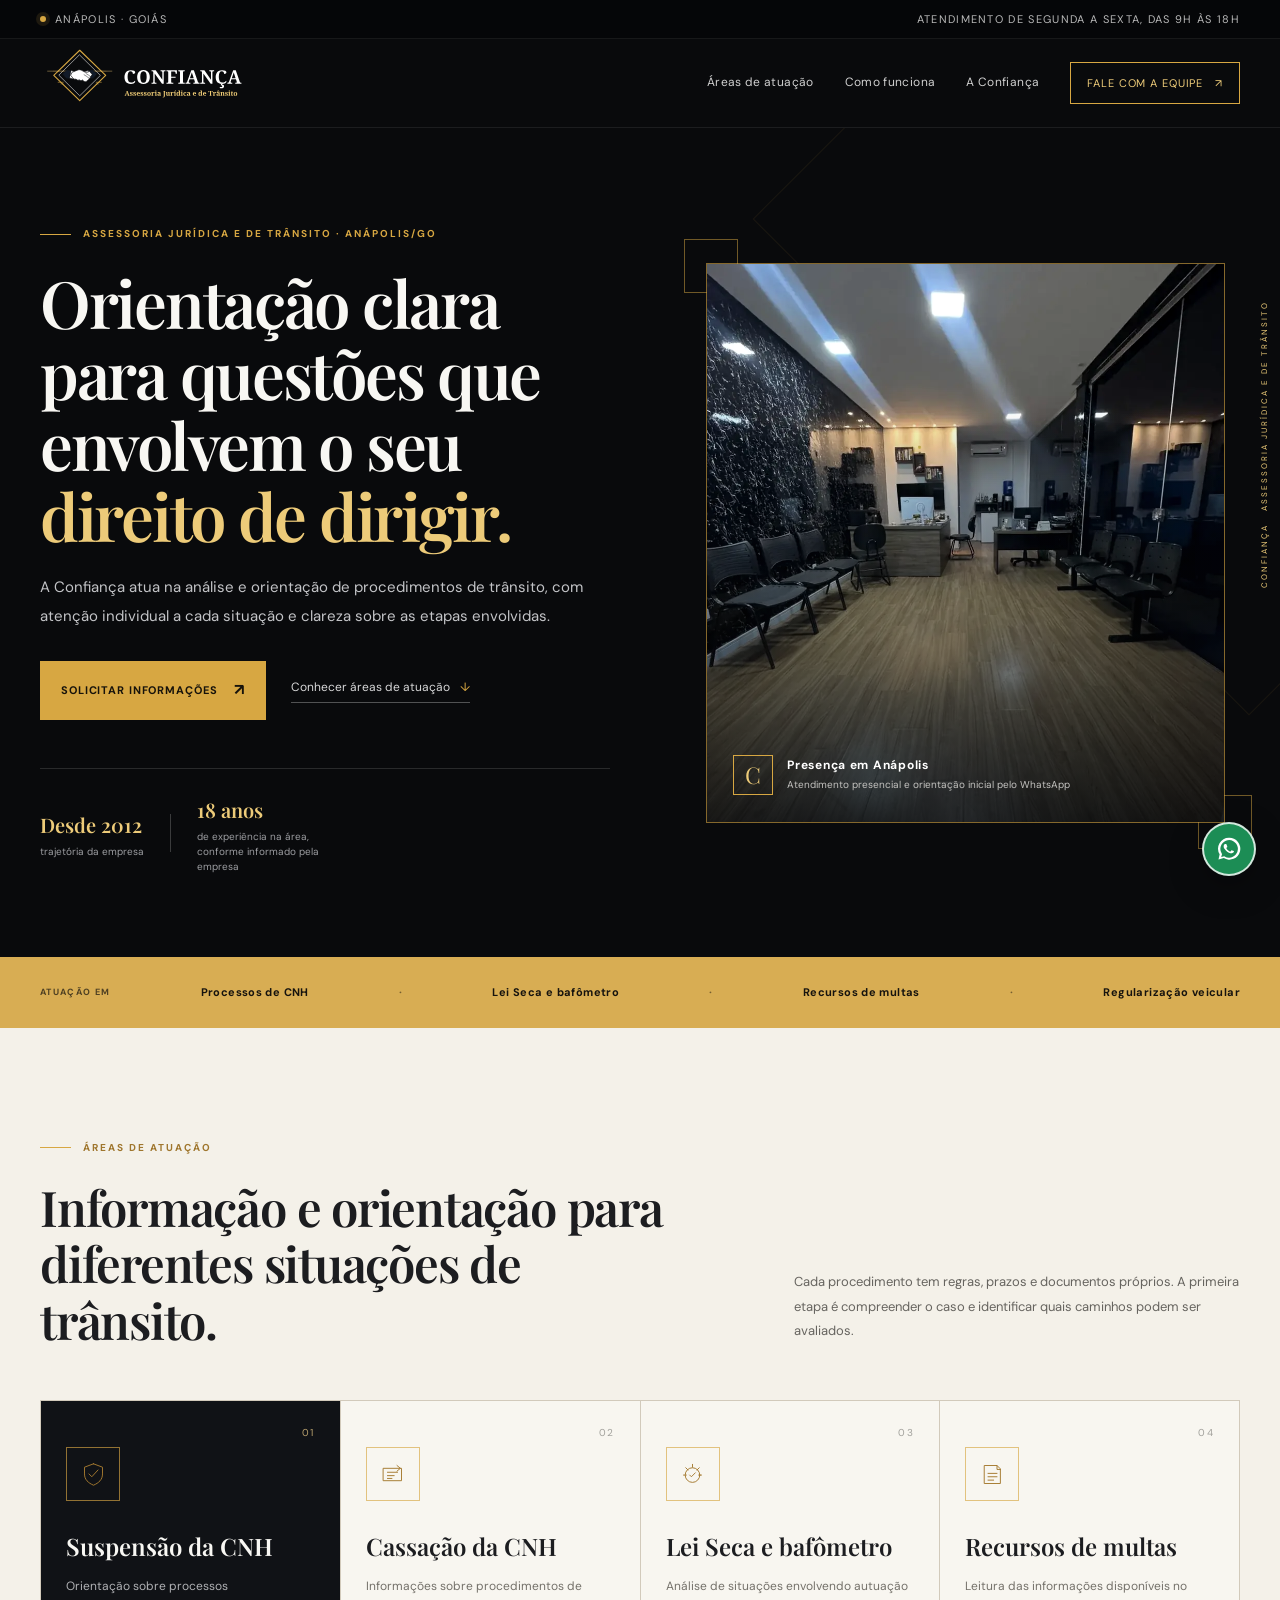
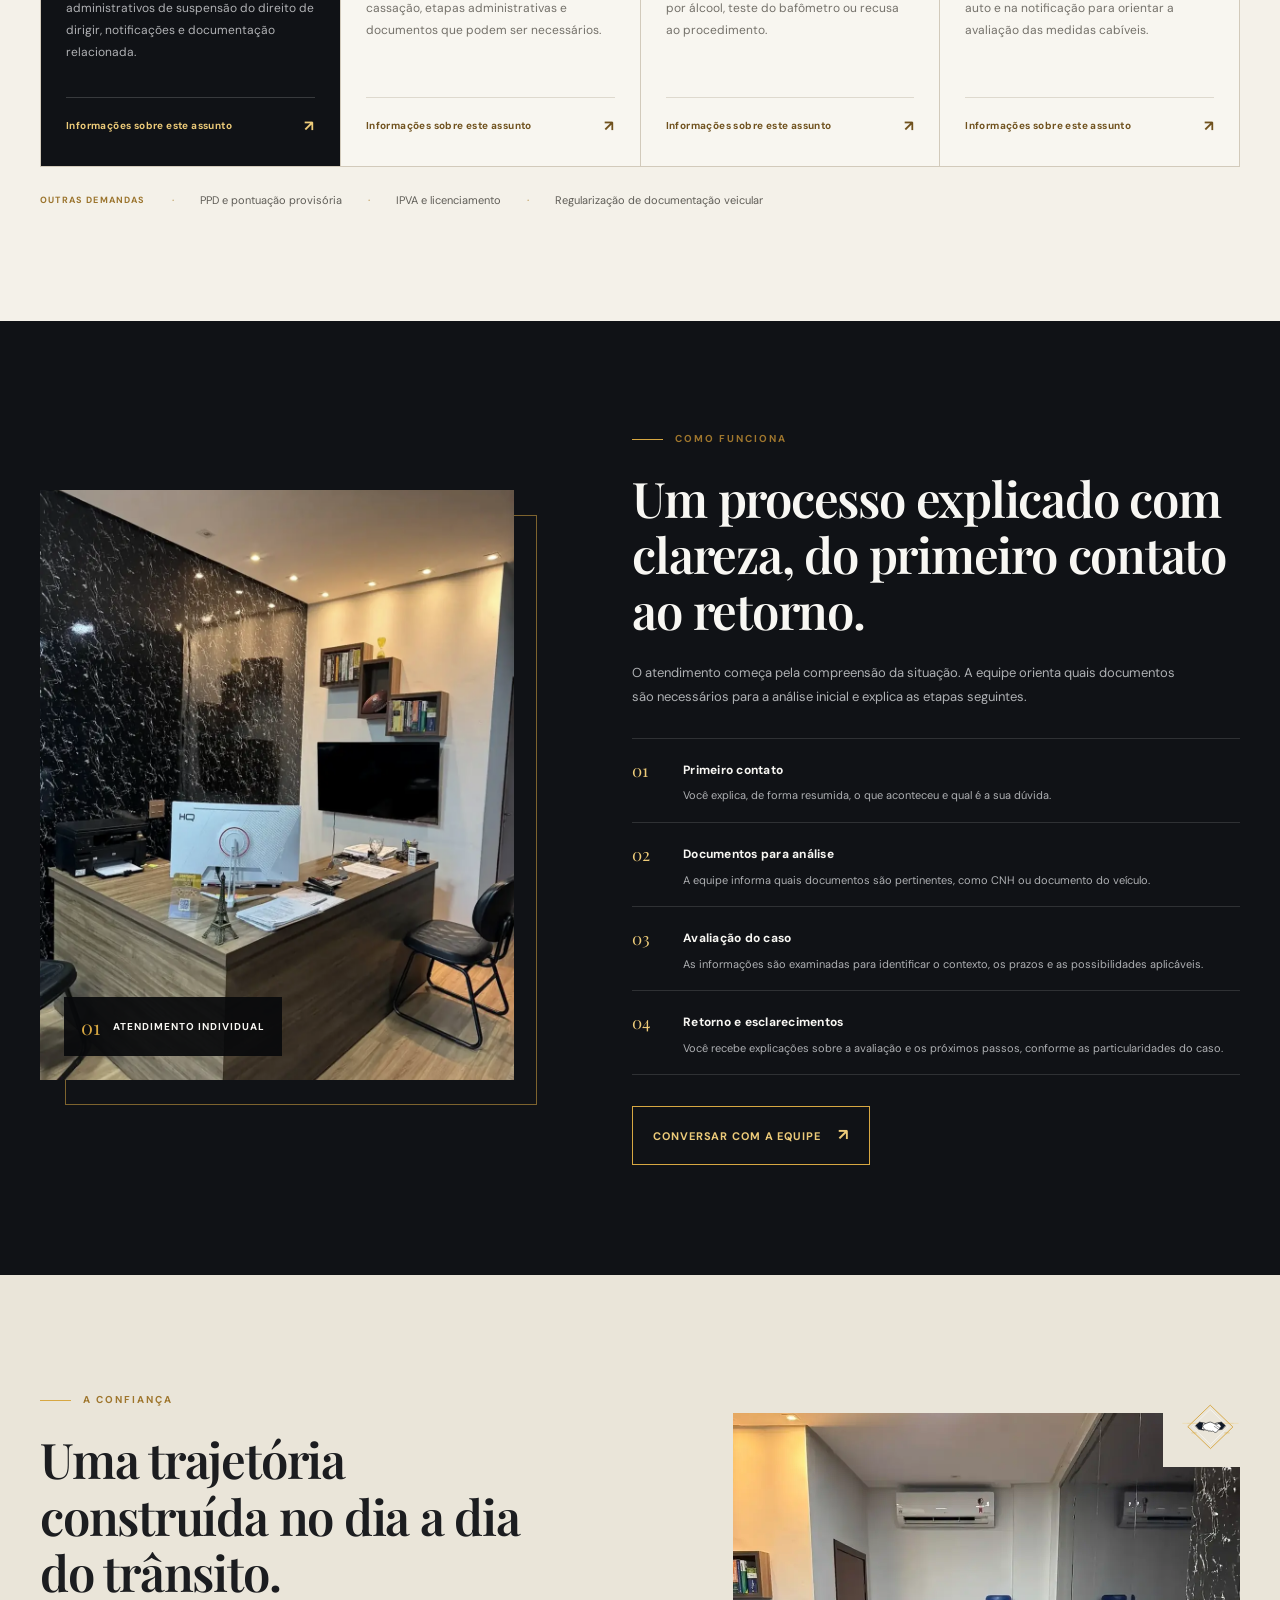
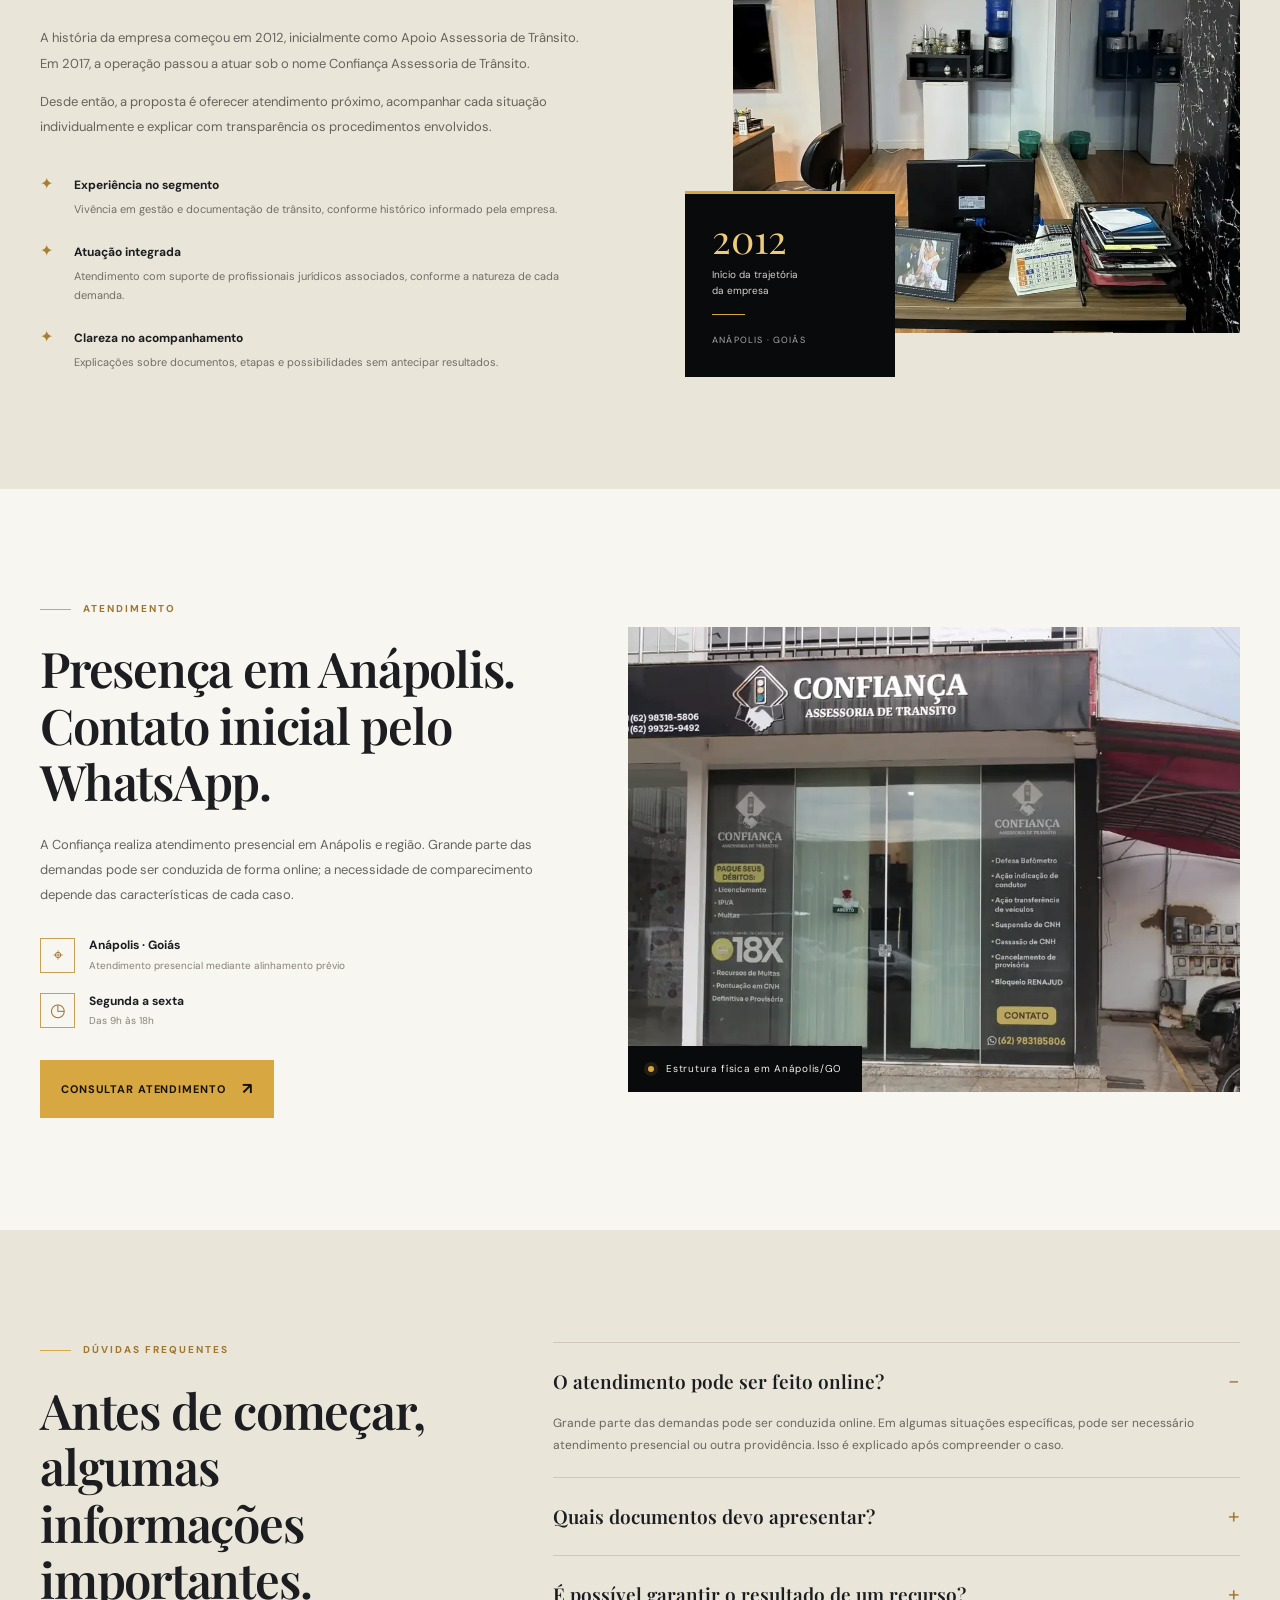
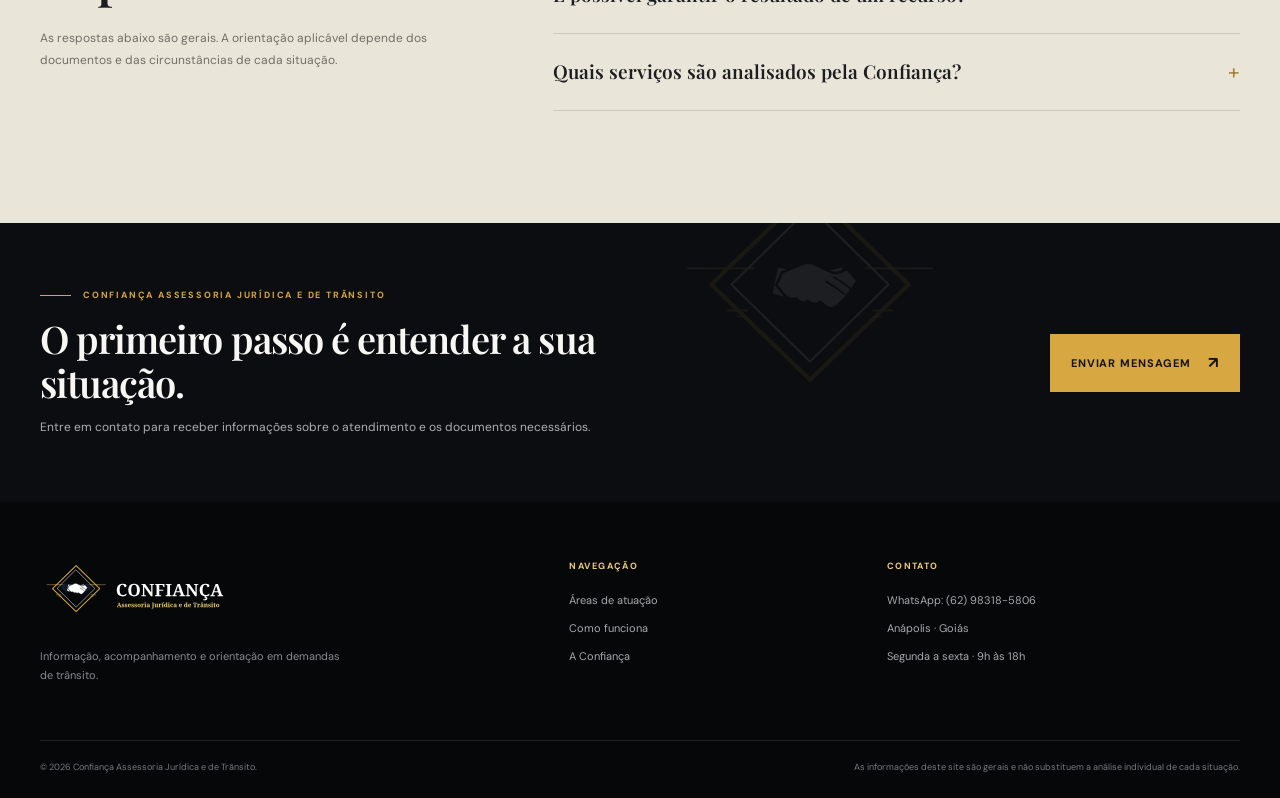
==== clientes/confianca/index.html @ b017b511 "Add Confiança website files Add Confiança website files" ====
<!doctype html>
<html lang="pt-BR">
<head>
  <meta charset="utf-8">
  <meta name="viewport" content="width=device-width, initial-scale=1">
  <meta name="theme-color" content="#090a0c">
  <meta name="description" content="Confiança Assessoria Jurídica e de Trânsito em Anápolis (GO). Informações sobre suspensão e cassação da CNH, Lei Seca, bafômetro e recursos de multas.">
  <meta name="robots" content="index,follow">
  <title>Assessoria de Trânsito em Anápolis | Confiança</title>
  <link rel="icon" type="image/svg+xml" href="assets/brand/favicon.svg">
  <link rel="apple-touch-icon" href="assets/brand/favicon-180.png">
  <link rel="preconnect" href="https://fonts.googleapis.com">
  <link rel="preconnect" href="https://fonts.gstatic.com" crossorigin>
  <link href="https://fonts.googleapis.com/css2?family=DM+Sans:wght@400;500;600;700&family=Manrope:wght@400;500;600;700;800&family=Playfair+Display:wght@500;600;700&display=swap" rel="stylesheet">
  <link rel="stylesheet" href="styles.css">
</head>
<body>
  <a class="skip-link" href="#conteudo">Pular para o conteúdo</a>

  <div class="topline">
    <div class="container topline-inner">
      <span><i class="dot"></i> Anápolis · Goiás</span>
      <span>Atendimento de segunda a sexta, das 9h às 18h</span>
    </div>
  </div>

  <header class="site-header">
    <div class="container nav-wrap">
      <a class="brand" href="#inicio" aria-label="Confiança — início">
        <img src="assets/brand/logo-horizontal-dark.svg" alt="Confiança Assessoria Jurídica e de Trânsito">
      </a>
      <button class="menu-toggle" aria-label="Abrir menu" aria-expanded="false" aria-controls="nav-links">
        <span></span><span></span><span></span>
      </button>
      <nav class="nav-links" id="nav-links" aria-label="Navegação principal">
        <a href="#atuacao">Áreas de atuação</a>
        <a href="#metodo">Como funciona</a>
        <a href="#sobre">A Confiança</a>
        <a class="nav-contact" href="https://wa.me/5562983185806?text=Ol%C3%A1%2C%20gostaria%20de%20receber%20informa%C3%A7%C3%B5es%20sobre%20a%20Confian%C3%A7a." target="_blank" rel="noopener noreferrer">Fale com a equipe <span>↗</span></a>
      </nav>
    </div>
  </header>

  <main id="conteudo">
    <section class="hero" id="inicio">
      <div class="container hero-grid">
        <div class="hero-copy">
          <p class="eyebrow"><span class="eyebrow-line"></span> Assessoria jurídica e de trânsito · Anápolis/GO</p>
          <h1>Orientação clara para questões que envolvem o seu <em>direito de dirigir.</em></h1>
          <p class="hero-lead">A Confiança atua na análise e orientação de procedimentos de trânsito, com atenção individual a cada situação e clareza sobre as etapas envolvidas.</p>
          <div class="hero-actions">
            <a class="button button-gold" href="https://wa.me/5562983185806?text=Ol%C3%A1%2C%20gostaria%20de%20receber%20informa%C3%A7%C3%B5es%20sobre%20os%20servi%C3%A7os%20da%20Confian%C3%A7a." target="_blank" rel="noopener noreferrer">Solicitar informações <span>↗</span></a>
            <a class="text-link" href="#atuacao">Conhecer áreas de atuação <span>↓</span></a>
          </div>
          <div class="hero-proof">
            <div><strong>Desde 2012</strong><span>trajetória da empresa</span></div>
            <div class="proof-divider"></div>
            <div><strong>18 anos</strong><span>de experiência na área, conforme informado pela empresa</span></div>
          </div>
        </div>
        <div class="hero-visual">
          <div class="hero-photo-frame">
            <img src="assets/images/escritorio-principal.webp" alt="Vista interna do escritório da Confiança em Anápolis" fetchpriority="high">
            <div class="photo-shade"></div>
            <div class="photo-caption"><span class="caption-mark">C</span><div><strong>Presença em Anápolis</strong><small>Atendimento presencial e orientação inicial pelo WhatsApp</small></div></div>
          </div>
          <div class="hero-side-note"><span>CONFIANÇA</span><span>ASSESSORIA JURÍDICA E DE TRÂNSITO</span></div>
          <div class="gold-orbit orbit-one"></div><div class="gold-orbit orbit-two"></div>
        </div>
      </div>
    </section>

    <section class="intro-strip" aria-label="Resumo da atuação">
      <div class="container intro-strip-inner">
        <span class="intro-label">Atuação em</span>
        <span>Processos de CNH</span><b>·</b><span>Lei Seca e bafômetro</span><b>·</b><span>Recursos de multas</span><b>·</b><span>Regularização veicular</span>
      </div>
    </section>

    <section class="section services" id="atuacao">
      <div class="container">
        <div class="section-heading">
          <div>
            <p class="eyebrow"><span class="eyebrow-line"></span> Áreas de atuação</p>
            <h2>Informação e orientação para diferentes situações de trânsito.</h2>
          </div>
          <p class="section-intro">Cada procedimento tem regras, prazos e documentos próprios. A primeira etapa é compreender o caso e identificar quais caminhos podem ser avaliados.</p>
        </div>
        <div class="service-grid">
          <article class="service-card featured-service">
            <span class="service-number">01</span>
            <div class="service-icon"><svg viewBox="0 0 48 48" aria-hidden="true"><path d="M24 5 40 11v12c0 10-6.5 16-16 20C14.5 39 8 33 8 23V11l16-6Z"/><path d="m16 23 5 5 11-12"/></svg></div>
            <h3>Suspensão da CNH</h3>
            <p>Orientação sobre processos administrativos de suspensão do direito de dirigir, notificações e documentação relacionada.</p>
            <a class="service-link" href="https://wa.me/5562983185806?text=Ol%C3%A1%2C%20gostaria%20de%20informa%C3%A7%C3%B5es%20sobre%20processo%20de%20suspens%C3%A3o%20da%20CNH." target="_blank" rel="noopener noreferrer">Informações sobre este assunto <span>↗</span></a>
          </article>
          <article class="service-card">
            <span class="service-number">02</span>
            <div class="service-icon"><svg viewBox="0 0 48 48" aria-hidden="true"><path d="M8 13h32v22H8z"/><path d="M15 20h18M15 26h12M15 31h8"/><path d="m32 8 6 5-6 5"/></svg></div>
            <h3>Cassação da CNH</h3>
            <p>Informações sobre procedimentos de cassação, etapas administrativas e documentos que podem ser necessários.</p>
            <a class="service-link" href="https://wa.me/5562983185806?text=Ol%C3%A1%2C%20gostaria%20de%20informa%C3%A7%C3%B5es%20sobre%20processo%20de%20cassa%C3%A7%C3%A3o%20da%20CNH." target="_blank" rel="noopener noreferrer">Informações sobre este assunto <span>↗</span></a>
          </article>
          <article class="service-card">
            <span class="service-number">03</span>
            <div class="service-icon"><svg viewBox="0 0 48 48" aria-hidden="true"><path d="M24 6v5M12 12l4 4M36 12l-4 4M8 25h5M35 25h5"/><circle cx="24" cy="25" r="13"/><path d="m19 25 3 3 7-7"/></svg></div>
            <h3>Lei Seca e bafômetro</h3>
            <p>Análise de situações envolvendo autuação por álcool, teste do bafômetro ou recusa ao procedimento.</p>
            <a class="service-link" href="https://wa.me/5562983185806?text=Ol%C3%A1%2C%20gostaria%20de%20informa%C3%A7%C3%B5es%20sobre%20autua%C3%A7%C3%A3o%20da%20Lei%20Seca%20ou%20recusa%20ao%20baf%C3%B4metro." target="_blank" rel="noopener noreferrer">Informações sobre este assunto <span>↗</span></a>
          </article>
          <article class="service-card">
            <span class="service-number">04</span>
            <div class="service-icon"><svg viewBox="0 0 48 48" aria-hidden="true"><path d="M10 8h22l6 6v26H10z"/><path d="M32 8v7h6M16 22h16M16 28h16M16 34h10"/></svg></div>
            <h3>Recursos de multas</h3>
            <p>Leitura das informações disponíveis no auto e na notificação para orientar a avaliação das medidas cabíveis.</p>
            <a class="service-link" href="https://wa.me/5562983185806?text=Ol%C3%A1%2C%20gostaria%20de%20informa%C3%A7%C3%B5es%20sobre%20recurso%20de%20multa%20de%20tr%C3%A2nsito." target="_blank" rel="noopener noreferrer">Informações sobre este assunto <span>↗</span></a>
          </article>
        </div>
        <div class="secondary-services">
          <span class="secondary-label">Outras demandas</span>
          <span>PPD e pontuação provisória</span>
          <span>IPVA e licenciamento</span>
          <span>Regularização de documentação veicular</span>
        </div>
      </div>
    </section>

    <section class="section approach" id="metodo">
      <div class="container approach-grid">
        <div class="approach-image">
          <img src="assets/images/mesa-atendimento.webp" alt="Mesa de atendimento no escritório da Confiança" loading="lazy">
          <div class="image-label"><span>01</span><strong>Atendimento individual</strong></div>
        </div>
        <div class="approach-copy">
          <p class="eyebrow"><span class="eyebrow-line"></span> Como funciona</p>
          <h2>Um processo explicado com clareza, do primeiro contato ao retorno.</h2>
          <p class="approach-lead">O atendimento começa pela compreensão da situação. A equipe orienta quais documentos são necessários para a análise inicial e explica as etapas seguintes.</p>
          <ol class="steps">
            <li><span>01</span><div><strong>Primeiro contato</strong><p>Você explica, de forma resumida, o que aconteceu e qual é a sua dúvida.</p></div></li>
            <li><span>02</span><div><strong>Documentos para análise</strong><p>A equipe informa quais documentos são pertinentes, como CNH ou documento do veículo.</p></div></li>
            <li><span>03</span><div><strong>Avaliação do caso</strong><p>As informações são examinadas para identificar o contexto, os prazos e as possibilidades aplicáveis.</p></div></li>
            <li><span>04</span><div><strong>Retorno e esclarecimentos</strong><p>Você recebe explicações sobre a avaliação e os próximos passos, conforme as particularidades do caso.</p></div></li>
          </ol>
          <a class="button button-outline" href="https://wa.me/5562983185806?text=Ol%C3%A1%2C%20gostaria%20de%20entender%20como%20funciona%20o%20atendimento%20da%20Confian%C3%A7a." target="_blank" rel="noopener noreferrer">Conversar com a equipe <span>↗</span></a>
        </div>
      </div>
    </section>

    <section class="section about" id="sobre">
      <div class="container about-grid">
        <div class="about-copy">
          <p class="eyebrow"><span class="eyebrow-line"></span> A Confiança</p>
          <h2>Uma trajetória construída no dia a dia do trânsito.</h2>
          <p>A história da empresa começou em 2012, inicialmente como Apoio Assessoria de Trânsito. Em 2017, a operação passou a atuar sob o nome Confiança Assessoria de Trânsito.</p>
          <p>Desde então, a proposta é oferecer atendimento próximo, acompanhar cada situação individualmente e explicar com transparência os procedimentos envolvidos.</p>
          <div class="about-points">
            <div><span class="point-mark">✦</span><div><strong>Experiência no segmento</strong><p>Vivência em gestão e documentação de trânsito, conforme histórico informado pela empresa.</p></div></div>
            <div><span class="point-mark">✦</span><div><strong>Atuação integrada</strong><p>Atendimento com suporte de profissionais jurídicos associados, conforme a natureza de cada demanda.</p></div></div>
            <div><span class="point-mark">✦</span><div><strong>Clareza no acompanhamento</strong><p>Explicações sobre documentos, etapas e possibilidades sem antecipar resultados.</p></div></div>
          </div>
        </div>
        <div class="about-visual">
          <div class="about-photo"><img src="assets/images/recepcao.webp" alt="Ambiente interno do escritório da Confiança" loading="lazy"></div>
          <div class="about-stat"><span class="stat-number">2012</span><span class="stat-caption">Início da trajetória<br>da empresa</span><span class="stat-line"></span><span class="stat-note">Anápolis · Goiás</span></div>
          <div class="about-symbol"><img src="assets/brand/symbol-dark.svg" alt="Símbolo dourado da Confiança" loading="lazy"></div>
        </div>
      </div>
    </section>

    <section class="section location">
      <div class="container location-grid">
        <div class="location-copy">
          <p class="eyebrow"><span class="eyebrow-line"></span> Atendimento</p>
          <h2>Presença em Anápolis. Contato inicial pelo WhatsApp.</h2>
          <p>A Confiança realiza atendimento presencial em Anápolis e região. Grande parte das demandas pode ser conduzida de forma online; a necessidade de comparecimento depende das características de cada caso.</p>
          <div class="location-details">
            <div><span class="detail-icon">⌖</span><div><strong>Anápolis · Goiás</strong><small>Atendimento presencial mediante alinhamento prévio</small></div></div>
            <div><span class="detail-icon">◷</span><div><strong>Segunda a sexta</strong><small>Das 9h às 18h</small></div></div>
          </div>
          <a class="button button-gold" href="https://wa.me/5562983185806?text=Ol%C3%A1%2C%20gostaria%20de%20informa%C3%A7%C3%B5es%20sobre%20o%20atendimento%20presencial%20em%20An%C3%A1polis." target="_blank" rel="noopener noreferrer">Consultar atendimento <span>↗</span></a>
        </div>
        <div class="location-photo-wrap">
          <img src="assets/images/fachada-anapolis.webp" alt="Fachada do escritório da Confiança em Anápolis" loading="lazy">
          <div class="location-photo-note"><span class="note-dot"></span> Estrutura física em Anápolis/GO</div>
        </div>
      </div>
    </section>

    <section class="section faq">
      <div class="container faq-grid">
        <div class="faq-heading">
          <p class="eyebrow"><span class="eyebrow-line"></span> Dúvidas frequentes</p>
          <h2>Antes de começar, algumas informações importantes.</h2>
          <p>As respostas abaixo são gerais. A orientação aplicável depende dos documentos e das circunstâncias de cada situação.</p>
        </div>
        <div class="faq-list">
          <details open>
            <summary>O atendimento pode ser feito online?</summary>
            <p>Grande parte das demandas pode ser conduzida online. Em algumas situações específicas, pode ser necessário atendimento presencial ou outra providência. Isso é explicado após compreender o caso.</p>
          </details>
          <details>
            <summary>Quais documentos devo apresentar?</summary>
            <p>Depende do assunto. Em geral, a equipe orienta sobre o envio da CNH, do documento do veículo, de notificações ou de outros registros relacionados à situação.</p>
          </details>
          <details>
            <summary>É possível garantir o resultado de um recurso?</summary>
            <p>Não é adequado antecipar ou garantir resultados. Cada procedimento depende das circunstâncias, dos documentos, dos prazos e da análise técnica e jurídica correspondente.</p>
          </details>
          <details>
            <summary>Quais serviços são analisados pela Confiança?</summary>
            <p>Entre as principais demandas estão processos de suspensão ou cassação da CNH, autuações relacionadas à Lei Seca e ao bafômetro, recusa ao teste e recursos de multas de trânsito.</p>
          </details>
        </div>
      </div>
    </section>

    <section class="closing-cta">
      <div class="container closing-inner">
        <div><p class="eyebrow"><span class="eyebrow-line"></span> Confiança Assessoria Jurídica e de Trânsito</p><h2>O primeiro passo é entender a sua situação.</h2><p>Entre em contato para receber informações sobre o atendimento e os documentos necessários.</p></div>
        <a class="button button-gold" href="https://wa.me/5562983185806?text=Ol%C3%A1%2C%20gostaria%20de%20receber%20informa%C3%A7%C3%B5es%20sobre%20a%20Confian%C3%A7a." target="_blank" rel="noopener noreferrer">Enviar mensagem <span>↗</span></a>
        <img class="closing-watermark" src="assets/brand/symbol-dark.svg" alt="" aria-hidden="true">
      </div>
    </section>
  </main>

  <footer class="site-footer">
    <div class="container footer-main">
      <div class="footer-brand-block">
        <img src="assets/brand/logo-horizontal-dark.svg" alt="Confiança Assessoria Jurídica e de Trânsito" class="footer-logo">
        <p>Informação, acompanhamento e orientação em demandas de trânsito.</p>
      </div>
      <div class="footer-column"><span class="footer-heading">Navegação</span><a href="#atuacao">Áreas de atuação</a><a href="#metodo">Como funciona</a><a href="#sobre">A Confiança</a></div>
      <div class="footer-column"><span class="footer-heading">Contato</span><a href="https://wa.me/5562983185806" target="_blank" rel="noopener noreferrer">WhatsApp: (62) 98318-5806</a><span>Anápolis · Goiás</span><span>Segunda a sexta · 9h às 18h</span></div>
    </div>
    <div class="container footer-bottom"><span>© <span id="year">2026</span> Confiança Assessoria Jurídica e de Trânsito.</span><span>As informações deste site são gerais e não substituem a análise individual de cada situação.</span></div>
  </footer>

  <a class="whatsapp-float" href="https://wa.me/5562983185806?text=Ol%C3%A1%2C%20gostaria%20de%20receber%20informa%C3%A7%C3%B5es%20sobre%20a%20Confian%C3%A7a." aria-label="Enviar mensagem pelo WhatsApp" target="_blank" rel="noopener noreferrer">
    <svg viewBox="0 0 32 32" aria-hidden="true"><path d="M16 3.2A12.5 12.5 0 0 0 5.3 22.1L4 28l6-1.6A12.5 12.5 0 1 0 16 3.2Zm0 22.7c-1.8 0-3.5-.5-5-1.4l-.4-.2-3.5.9 1-3.4-.3-.4a10 10 0 1 1 8.2 4.5Zm5.5-7.5c-.3-.2-1.8-.9-2.1-1-.3-.1-.5-.2-.7.2-.2.3-.8 1-.9 1.2-.2.2-.3.2-.6.1-.3-.2-1.3-.5-2.4-1.5-.9-.8-1.5-1.8-1.7-2.1-.2-.3 0-.5.1-.6l.5-.6c.2-.2.2-.3.3-.5.1-.2 0-.4 0-.6-.1-.2-.7-1.7-1-2.3-.2-.6-.5-.5-.7-.5h-.6c-.2 0-.5.1-.8.4s-1 1-1 2.4 1 2.7 1.2 2.9c.1.2 2 3.1 4.8 4.3.7.3 1.2.5 1.6.6.7.2 1.3.2 1.8.1.6-.1 1.8-.7 2.1-1.4.3-.7.3-1.3.2-1.4-.1-.1-.3-.2-.6-.4Z"/></svg>
  </a>
  <script src="script.js"></script>
</body>
</html>
---- clientes/confianca/styles.css ----
:root{--ink:#090a0c;--ink-2:#111318;--panel:#171a20;--gold:#d7a742;--gold-light:#edcb79;--paper:#f4f1e9;--paper-2:#eae5d9;--muted:#a4a5a8;--line:rgba(215,167,66,.28);--white:#f8f7f3;--text:#1c1d20;--serif:'Playfair Display',Georgia,serif;--sans:'DM Sans','Manrope',Arial,sans-serif;--wide:1200px}
*{box-sizing:border-box}html{scroll-behavior:smooth;scroll-padding-top:88px}body{margin:0;background:var(--paper);color:var(--text);font-family:var(--sans);font-size:16px;line-height:1.65;-webkit-font-smoothing:antialiased}img{display:block;max-width:100%}a{color:inherit;text-decoration:none}.container{width:min(var(--wide),calc(100% - 64px));margin-inline:auto}.skip-link{position:absolute;left:-9999px;top:8px;background:var(--gold);color:#111;padding:10px 14px;z-index:999}.skip-link:focus{left:12px}.topline{background:#050608;color:#b8b8b8;font-size:11px;letter-spacing:.12em;text-transform:uppercase;border-bottom:1px solid rgba(255,255,255,.07)}.topline-inner{height:38px;display:flex;align-items:center;justify-content:space-between}.topline-inner>span:first-child{display:flex;align-items:center;gap:9px}.dot,.note-dot{width:6px;height:6px;border-radius:50%;background:var(--gold);display:inline-block;box-shadow:0 0 0 4px rgba(215,167,66,.12)}.site-header{background:var(--ink);color:var(--white);position:sticky;top:0;z-index:50;border-bottom:1px solid rgba(255,255,255,.08)}.nav-wrap{height:88px;display:flex;align-items:center;justify-content:space-between;gap:28px}.brand{width:286px;display:block;flex:0 0 auto}.brand img{width:100%;height:auto}.nav-links{display:flex;align-items:center;gap:31px;font-size:12px;letter-spacing:.03em;color:#d0d0d0}.nav-links>a:not(.nav-contact){transition:color .2s}.nav-links>a:not(.nav-contact):hover{color:var(--gold-light)}.nav-contact{border:1px solid var(--gold);padding:11px 16px;color:var(--gold-light);font-size:11px;letter-spacing:.08em;text-transform:uppercase}.nav-contact span{margin-left:8px}.menu-toggle{display:none;background:none;border:0;padding:10px}.menu-toggle span{display:block;width:24px;height:2px;background:var(--gold);margin:5px}
.hero{background:var(--ink);color:var(--white);position:relative;overflow:hidden;padding:86px 0 75px}.hero:before{content:"";position:absolute;width:700px;height:700px;border:1px solid rgba(215,167,66,.08);transform:rotate(45deg);right:-320px;top:-260px}.hero-grid{display:grid;grid-template-columns:1.05fr .95fr;gap:68px;align-items:center;position:relative;z-index:1}.hero-copy{padding:12px 0 8px}.eyebrow{display:flex;align-items:center;gap:12px;color:var(--gold);font-size:10px;font-weight:700;text-transform:uppercase;letter-spacing:.2em;margin:0 0 23px}.eyebrow-line{display:inline-block;width:31px;height:1px;background:var(--gold)}h1,h2,h3,p{margin-top:0}.hero h1{font-family:var(--serif);font-size:clamp(42px,5.1vw,66px);line-height:1.09;letter-spacing:-.035em;font-weight:600;max-width:680px;margin:0 0 23px}.hero h1 em{font-style:normal;color:var(--gold-light)}.hero-lead{max-width:570px;color:#c3c4c7;font-size:15px;line-height:1.9;margin-bottom:31px}.hero-actions{display:flex;align-items:center;gap:25px;flex-wrap:wrap}.button{display:inline-flex;align-items:center;justify-content:center;gap:17px;padding:15px 20px;min-height:52px;font-size:11px;font-weight:700;letter-spacing:.08em;text-transform:uppercase;transition:transform .2s,background .2s,border-color .2s}.button:hover{transform:translateY(-2px)}.button-gold{background:var(--gold);color:#17130b;border:1px solid var(--gold)}.button-gold:hover{background:var(--gold-light);border-color:var(--gold-light)}.button span{font-size:16px}.text-link{font-size:12px;color:#d7d7d8;border-bottom:1px solid rgba(215,215,216,.35);padding-bottom:4px}.text-link span{color:var(--gold);margin-left:7px}.hero-proof{display:flex;align-items:center;gap:26px;margin-top:48px;padding-top:24px;border-top:1px solid rgba(255,255,255,.13);max-width:570px}.hero-proof>div:not(.proof-divider){display:flex;flex-direction:column;gap:3px}.hero-proof strong{font-family:var(--serif);font-size:20px;color:var(--gold-light);font-weight:600}.hero-proof span{font-size:10px;color:#9c9da1;line-height:1.5;max-width:150px}.proof-divider{width:1px;height:38px;background:rgba(255,255,255,.2)}.hero-visual{position:relative;padding:16px 15px 26px 4px}.hero-photo-frame{position:relative;height:560px;overflow:hidden;border:1px solid rgba(215,167,66,.6);z-index:1}.hero-photo-frame img{width:100%;height:100%;object-fit:cover;object-position:center 44%;filter:saturate(.86) contrast(1.02)}.photo-shade{position:absolute;inset:25% 0 0;background:linear-gradient(180deg,transparent,rgba(5,6,8,.86))}.photo-caption{position:absolute;bottom:27px;left:26px;right:26px;display:flex;align-items:center;gap:14px}.caption-mark{width:40px;height:40px;border:1px solid var(--gold);color:var(--gold-light);display:grid;place-items:center;font-family:var(--serif);font-size:23px}.photo-caption strong{display:block;font-size:12px;letter-spacing:.06em;color:#fff}.photo-caption small{display:block;color:#c4c3c0;font-size:10px;margin-top:2px}.hero-side-note{position:absolute;right:-31px;top:54px;writing-mode:vertical-rl;transform:rotate(180deg);font-size:8px;letter-spacing:.25em;color:var(--gold-light);z-index:2;display:flex;gap:13px}.gold-orbit{position:absolute;border:1px solid rgba(215,167,66,.5);width:54px;height:54px;z-index:0}.orbit-one{top:-8px;left:-18px}.orbit-two{bottom:0;right:-12px}.intro-strip{background:#d8ad53;color:#16130e}.intro-strip-inner{min-height:71px;display:flex;align-items:center;justify-content:space-between;gap:14px;font-size:11px;font-weight:700;letter-spacing:.035em}.intro-strip b{opacity:.5}.intro-label{font-size:9px;text-transform:uppercase;letter-spacing:.15em;opacity:.7}
.section{padding:112px 0}.section-heading{display:grid;grid-template-columns:1.1fr .75fr;gap:100px;align-items:end;margin-bottom:52px}.section-heading .eyebrow,.approach-copy .eyebrow,.about-copy .eyebrow,.location-copy .eyebrow,.faq-heading .eyebrow{color:#9f762d}.section-heading h2,.approach-copy h2,.about-copy h2,.location-copy h2,.faq-heading h2,.closing-inner h2{font-family:var(--serif);font-weight:600;letter-spacing:-.025em;line-height:1.15;font-size:clamp(34px,4vw,49px);margin:0;max-width:650px}.section-intro{font-size:13px;line-height:1.9;color:#66645f;margin:0 0 4px}.service-grid{display:grid;grid-template-columns:repeat(4,1fr);gap:1px;background:#d2cabb;border:1px solid #d2cabb}.service-card{background:#f8f6f0;padding:32px 25px 27px;min-height:365px;position:relative;display:flex;flex-direction:column;transition:background .2s}.service-card:hover{background:#fff}.featured-service{background:#101216;color:var(--white)}.featured-service:hover{background:#171a20}.service-number{position:absolute;right:25px;top:24px;font-size:10px;color:#a1a09b;letter-spacing:.15em}.featured-service .service-number{color:#b9a16e}.service-icon{width:54px;height:54px;border:1px solid rgba(215,167,66,.65);display:grid;place-items:center;margin:14px 0 31px}.service-icon svg{width:27px;height:27px;fill:none;stroke:#a57a30;stroke-width:1.7;stroke-linecap:round;stroke-linejoin:round}.service-card h3{font-family:var(--serif);font-size:24px;line-height:1.2;font-weight:600;margin:0 0 14px}.service-card p{font-size:12px;color:#74716a;line-height:1.85;margin:0 0 24px}.featured-service p{color:#b0b1b4}.service-link{margin-top:auto;padding-top:16px;border-top:1px solid #ded9ce;display:flex;align-items:center;justify-content:space-between;color:#70521e;font-weight:700;font-size:10px;letter-spacing:.04em}.featured-service .service-link{border-color:rgba(255,255,255,.17);color:var(--gold-light)}.service-link span{font-size:15px}.secondary-services{display:flex;gap:26px;align-items:center;flex-wrap:wrap;padding:24px 0 0;color:#5f5d57;font-size:11px}.secondary-label{text-transform:uppercase;letter-spacing:.13em;color:#9b742d;font-weight:700;font-size:9px}.secondary-services>span:not(:first-child):before{content:"·";color:#b18a3c;margin-right:26px}
.approach{background:#101216;color:var(--white);padding:110px 0}.approach-grid{display:grid;grid-template-columns:.9fr 1.1fr;gap:95px;align-items:center}.approach-image{position:relative;padding:0 23px 25px 0}.approach-image:after{content:"";position:absolute;inset:25px 0 0 25px;border:1px solid rgba(215,167,66,.55);pointer-events:none}.approach-image img{width:100%;height:590px;object-fit:cover;object-position:50% 45%;position:relative;z-index:1;filter:saturate(.82)}.image-label{position:absolute;bottom:49px;left:24px;z-index:2;background:rgba(8,9,11,.92);padding:13px 17px;display:flex;gap:13px;align-items:center}.image-label span{font-family:var(--serif);color:var(--gold);font-size:20px}.image-label strong{font-size:10px;letter-spacing:.1em;text-transform:uppercase}.approach-copy .eyebrow{margin-bottom:22px}.approach-copy h2{max-width:610px}.approach-lead{color:#aeb0b3;max-width:560px;font-size:13px;line-height:1.9;margin:22px 0 28px}.steps{list-style:none;padding:0;margin:0 0 31px;border-top:1px solid rgba(255,255,255,.13)}.steps li{display:grid;grid-template-columns:36px 1fr;gap:15px;padding:17px 0;border-bottom:1px solid rgba(255,255,255,.13)}.steps li>span{font-family:var(--serif);color:var(--gold-light);font-size:17px}.steps strong{font-size:12px;letter-spacing:.02em}.steps p{font-size:11px;line-height:1.7;color:#aeb0b3;margin:4px 0 0}.button-outline{border:1px solid var(--gold);color:var(--gold-light);background:transparent}.button-outline:hover{background:rgba(215,167,66,.1)}
.about{background:var(--paper-2)}.about-grid{display:grid;grid-template-columns:1fr 1fr;gap:90px;align-items:center}.about-copy h2{max-width:540px;margin-bottom:25px}.about-copy>p:not(.eyebrow){font-size:13px;color:#66635d;line-height:1.95;max-width:550px}.about-points{margin-top:31px;display:grid;gap:19px}.about-points>div{display:grid;grid-template-columns:22px 1fr;gap:12px}.point-mark{color:#a77e32;font-size:16px}.about-points strong{font-size:12px}.about-points p{margin:3px 0 0;font-size:11px;color:#716e67;line-height:1.7}.about-visual{position:relative;padding:26px 0 44px 48px}.about-photo{height:520px;overflow:hidden}.about-photo img{height:100%;width:100%;object-fit:cover;object-position:center 45%}.about-stat{position:absolute;left:0;bottom:0;width:210px;background:var(--ink);color:var(--white);padding:25px 27px;border-top:3px solid var(--gold)}.stat-number{font-family:var(--serif);font-size:39px;color:var(--gold-light);display:block;line-height:1}.stat-caption{display:block;font-size:10px;line-height:1.55;margin-top:9px;color:#d5d2ca}.stat-line{display:block;height:1px;width:33px;background:var(--gold);margin:16px 0 10px}.stat-note{font-size:9px;letter-spacing:.13em;text-transform:uppercase;color:#a9aaac}.about-symbol{position:absolute;top:0;right:-18px;width:95px;height:80px;background:var(--paper-2);padding:13px 18px;display:grid;place-items:center}.about-symbol img{width:100%;height:100%;object-fit:contain}
.location{background:#f8f6f0}.location-grid{display:grid;grid-template-columns:.9fr 1.1fr;gap:88px;align-items:center}.location-copy h2{max-width:510px}.location-copy>p:not(.eyebrow){font-size:13px;line-height:1.9;color:#66645f;margin:24px 0 29px;max-width:550px}.location-details{display:grid;gap:17px;margin-bottom:30px}.location-details>div{display:flex;align-items:center;gap:14px}.detail-icon{width:35px;height:35px;border:1px solid #c7a153;color:#9b742d;display:grid;place-items:center;font-size:18px}.location-details strong{display:block;font-size:12px}.location-details small{display:block;font-size:10px;color:#858178;margin-top:2px}.location-photo-wrap{height:465px;position:relative}.location-photo-wrap img{width:100%;height:100%;object-fit:cover;object-position:center 48%;filter:saturate(.84)}.location-photo-note{position:absolute;bottom:0;left:0;background:var(--ink);color:#f3f0e8;padding:15px 20px;font-size:10px;letter-spacing:.07em;display:flex;align-items:center;gap:12px}.faq{background:var(--paper-2)}.faq-grid{display:grid;grid-template-columns:.75fr 1.25fr;gap:100px}.faq-heading h2{margin-bottom:20px}.faq-heading>p:last-child{font-size:12px;line-height:1.85;color:#716e67}.faq-list details{border-bottom:1px solid #cfc8ba;padding:21px 0}.faq-list details:first-child{border-top:1px solid #cfc8ba}.faq-list summary{list-style:none;cursor:pointer;font-family:var(--serif);font-size:19px;font-weight:600;display:flex;justify-content:space-between;gap:20px;align-items:center}.faq-list summary::-webkit-details-marker{display:none}.faq-list summary:after{content:"+";font-family:var(--sans);font-size:21px;color:#a57a30;font-weight:400}.faq-list details[open] summary:after{content:"−"}.faq-list details p{font-size:12px;line-height:1.85;color:#69665f;max-width:650px;margin:13px 35px 0 0}
.closing-cta{background:#0b0d10;color:var(--white);padding:65px 0;position:relative;overflow:hidden}.closing-inner{display:flex;align-items:center;justify-content:space-between;gap:50px;position:relative;z-index:1}.closing-inner .eyebrow{font-size:9px;margin-bottom:14px}.closing-inner h2{font-size:38px;max-width:630px}.closing-inner p:not(.eyebrow){font-size:12px;color:#adafb2;margin:13px 0 0}.closing-inner>.button{flex:0 0 auto}.closing-watermark{position:absolute;width:260px;right:25%;top:-105px;opacity:.07;pointer-events:none}.site-footer{background:#060709;color:#e7e6e1;padding:57px 0 23px}.footer-main{display:grid;grid-template-columns:1.3fr .7fr 1fr;gap:70px;padding-bottom:43px}.footer-logo{width:260px;margin-bottom:15px}.footer-brand-block p{font-size:11px;color:#888b90;max-width:310px;line-height:1.8}.footer-column{display:flex;flex-direction:column;gap:10px;font-size:11px;color:#a9aaad}.footer-column a:hover{color:var(--gold-light)}.footer-heading{font-size:9px;color:var(--gold-light);letter-spacing:.16em;text-transform:uppercase;font-weight:700;margin-bottom:7px}.footer-bottom{border-top:1px solid rgba(255,255,255,.1);padding-top:19px;display:flex;justify-content:space-between;gap:20px;color:#777a7e;font-size:9px}.whatsapp-float{position:fixed;right:24px;bottom:24px;width:54px;height:54px;background:#1c8d55;border:2px solid rgba(255,255,255,.8);border-radius:50%;display:grid;place-items:center;z-index:40;box-shadow:0 10px 35px rgba(0,0,0,.28);transition:transform .2s}.whatsapp-float:hover{transform:translateY(-3px)}.whatsapp-float svg{width:28px;height:28px;fill:white}
@media(max-width:1050px){.container{width:min(var(--wide),calc(100% - 44px))}.hero-grid{gap:40px}.hero h1{font-size:54px}.hero-photo-frame{height:500px}.nav-links{gap:20px}.service-card{padding:28px 19px}.approach-grid,.about-grid,.location-grid{gap:55px}.section-heading{gap:55px}}
@media(max-width:800px){.container{width:calc(100% - 40px)}.topline-inner{font-size:9px}.nav-wrap{height:76px}.brand{width:235px}.menu-toggle{display:block}.nav-links{display:none;position:absolute;top:76px;left:0;right:0;background:#090a0c;border-top:1px solid rgba(255,255,255,.09);padding:21px 24px 26px;flex-direction:column;align-items:stretch;gap:18px}.nav-links.open{display:flex}.nav-contact{text-align:center}.hero{padding:60px 0 54px}.hero-grid{grid-template-columns:1fr;gap:38px}.hero-copy{max-width:690px}.hero h1{font-size:clamp(43px,9vw,62px)}.hero-lead{font-size:14px}.hero-visual{max-width:650px;margin-inline:auto;width:100%}.hero-photo-frame{height:440px}.hero-side-note{right:-7px}.intro-strip-inner{justify-content:flex-start;flex-wrap:wrap;padding:17px 0;min-height:0;gap:8px 12px}.intro-label{width:100%}.section{padding:82px 0}.section-heading{grid-template-columns:1fr;gap:20px;margin-bottom:34px}.section-heading h2,.approach-copy h2,.about-copy h2,.location-copy h2,.faq-heading h2{font-size:39px}.service-grid{grid-template-columns:repeat(2,1fr)}.service-card{min-height:340px}.approach-grid,.about-grid,.location-grid{grid-template-columns:1fr;gap:48px}.approach-image{max-width:560px;width:100%;margin-inline:auto}.approach-image img{height:470px}.approach-copy{max-width:680px}.about-visual{max-width:570px;width:100%;margin-inline:auto}.about-photo{height:470px}.location-copy{max-width:650px}.location-photo-wrap{height:390px}.faq-grid{grid-template-columns:1fr;gap:28px}.closing-inner{align-items:flex-start;flex-direction:column;gap:26px}.closing-inner h2{font-size:36px}.footer-main{grid-template-columns:1fr 1fr;gap:36px}.footer-brand-block{grid-column:1/-1}.footer-bottom{flex-direction:column;gap:7px}}
@media(max-width:520px){.container{width:calc(100% - 32px)}.topline-inner{height:auto;min-height:36px;flex-wrap:wrap;gap:2px 14px;padding:8px 0}.topline-inner span:last-child{font-size:8px}.brand{width:210px}.hero{padding:48px 0 44px}.hero .eyebrow{font-size:8px;letter-spacing:.15em}.hero h1{font-size:43px}.hero-lead{font-size:13px}.hero-actions{align-items:flex-start;flex-direction:column;gap:17px}.hero-proof{gap:18px;margin-top:34px}.hero-proof strong{font-size:18px}.hero-proof span{font-size:9px}.hero-visual{padding:8px 6px 17px}.hero-photo-frame{height:370px}.photo-caption{left:17px;right:13px;bottom:17px}.photo-caption small{font-size:9px}.hero-side-note{display:none}.intro-strip-inner{font-size:10px}.section{padding:67px 0}.section-heading h2,.approach-copy h2,.about-copy h2,.location-copy h2,.faq-heading h2{font-size:34px}.section-intro{font-size:12px}.service-grid{grid-template-columns:1fr}.service-card{min-height:0;padding:28px 23px}.service-icon{margin:10px 0 22px}.service-card h3{font-size:23px}.secondary-services{gap:12px;font-size:10px}.secondary-services>span:not(:first-child):before{margin-right:12px}.approach{padding:68px 0}.approach-image{padding:0 12px 15px 0}.approach-image img{height:390px}.approach-image:after{inset:15px 0 0 15px}.image-label{left:13px;bottom:32px}.about-visual{padding:17px 0 40px 25px}.about-photo{height:390px}.about-stat{width:165px;padding:18px 20px}.stat-number{font-size:33px}.about-symbol{right:-4px;width:74px;height:65px}.location-photo-wrap{height:330px}.faq-list summary{font-size:17px}.closing-cta{padding:53px 0}.closing-inner h2{font-size:33px}.footer-main{grid-template-columns:1fr;gap:27px}.footer-brand-block{grid-column:auto}.footer-logo{width:230px}.whatsapp-float{width:49px;height:49px;right:16px;bottom:16px}}
@media(prefers-reduced-motion:reduce){html{scroll-behavior:auto}*,*:before,*:after{transition:none!important}}
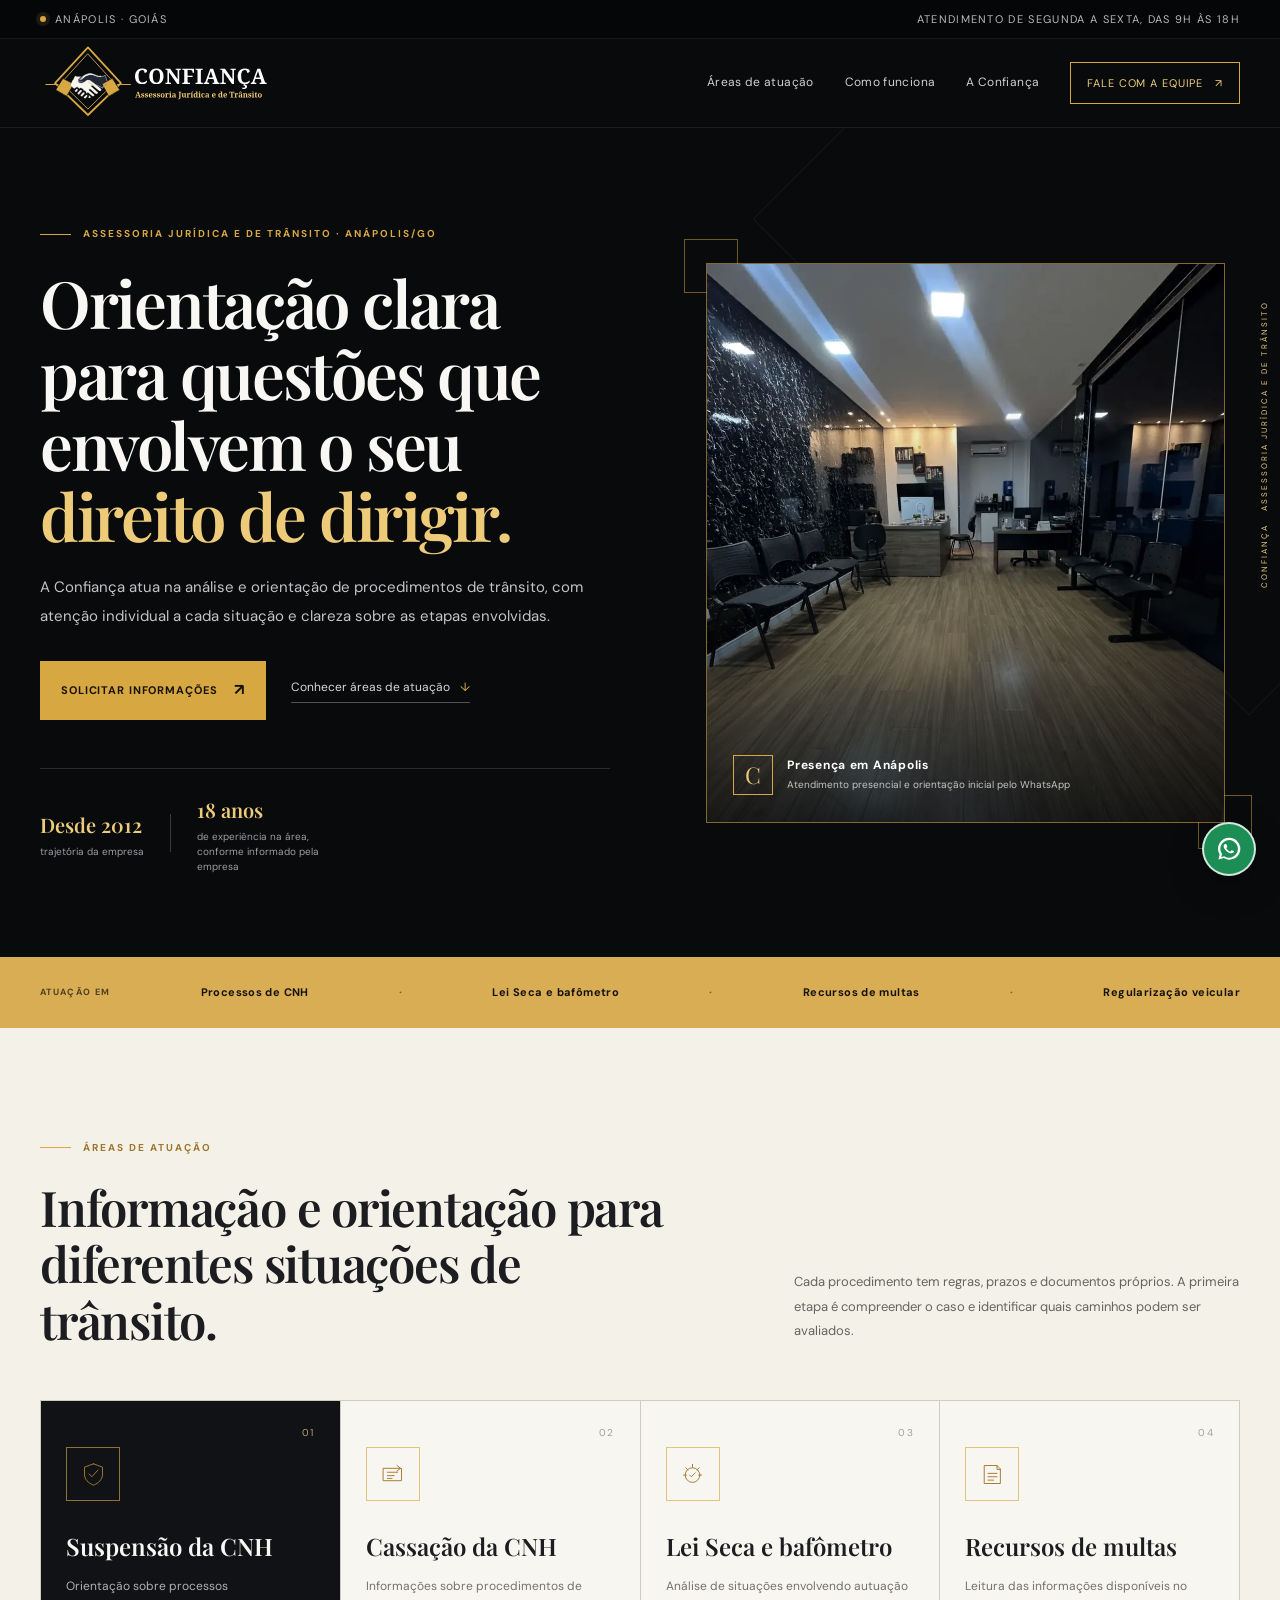
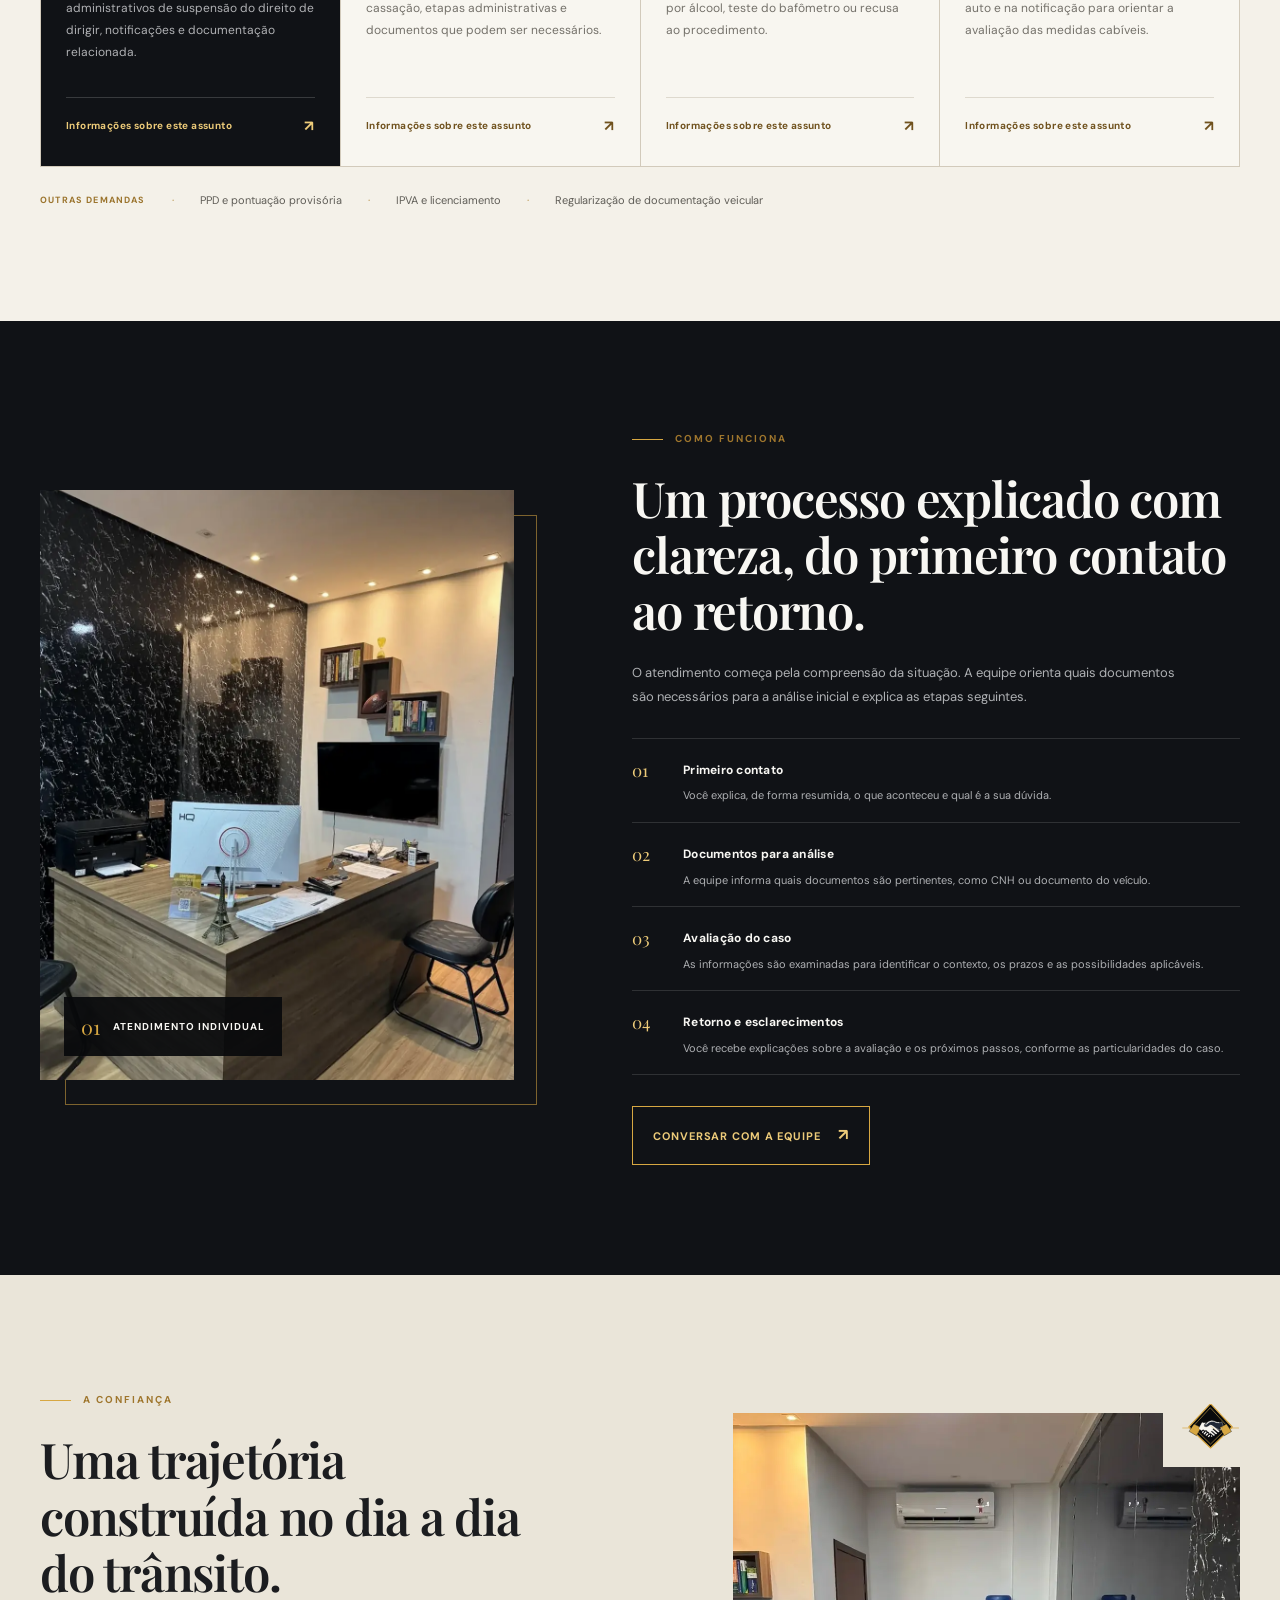
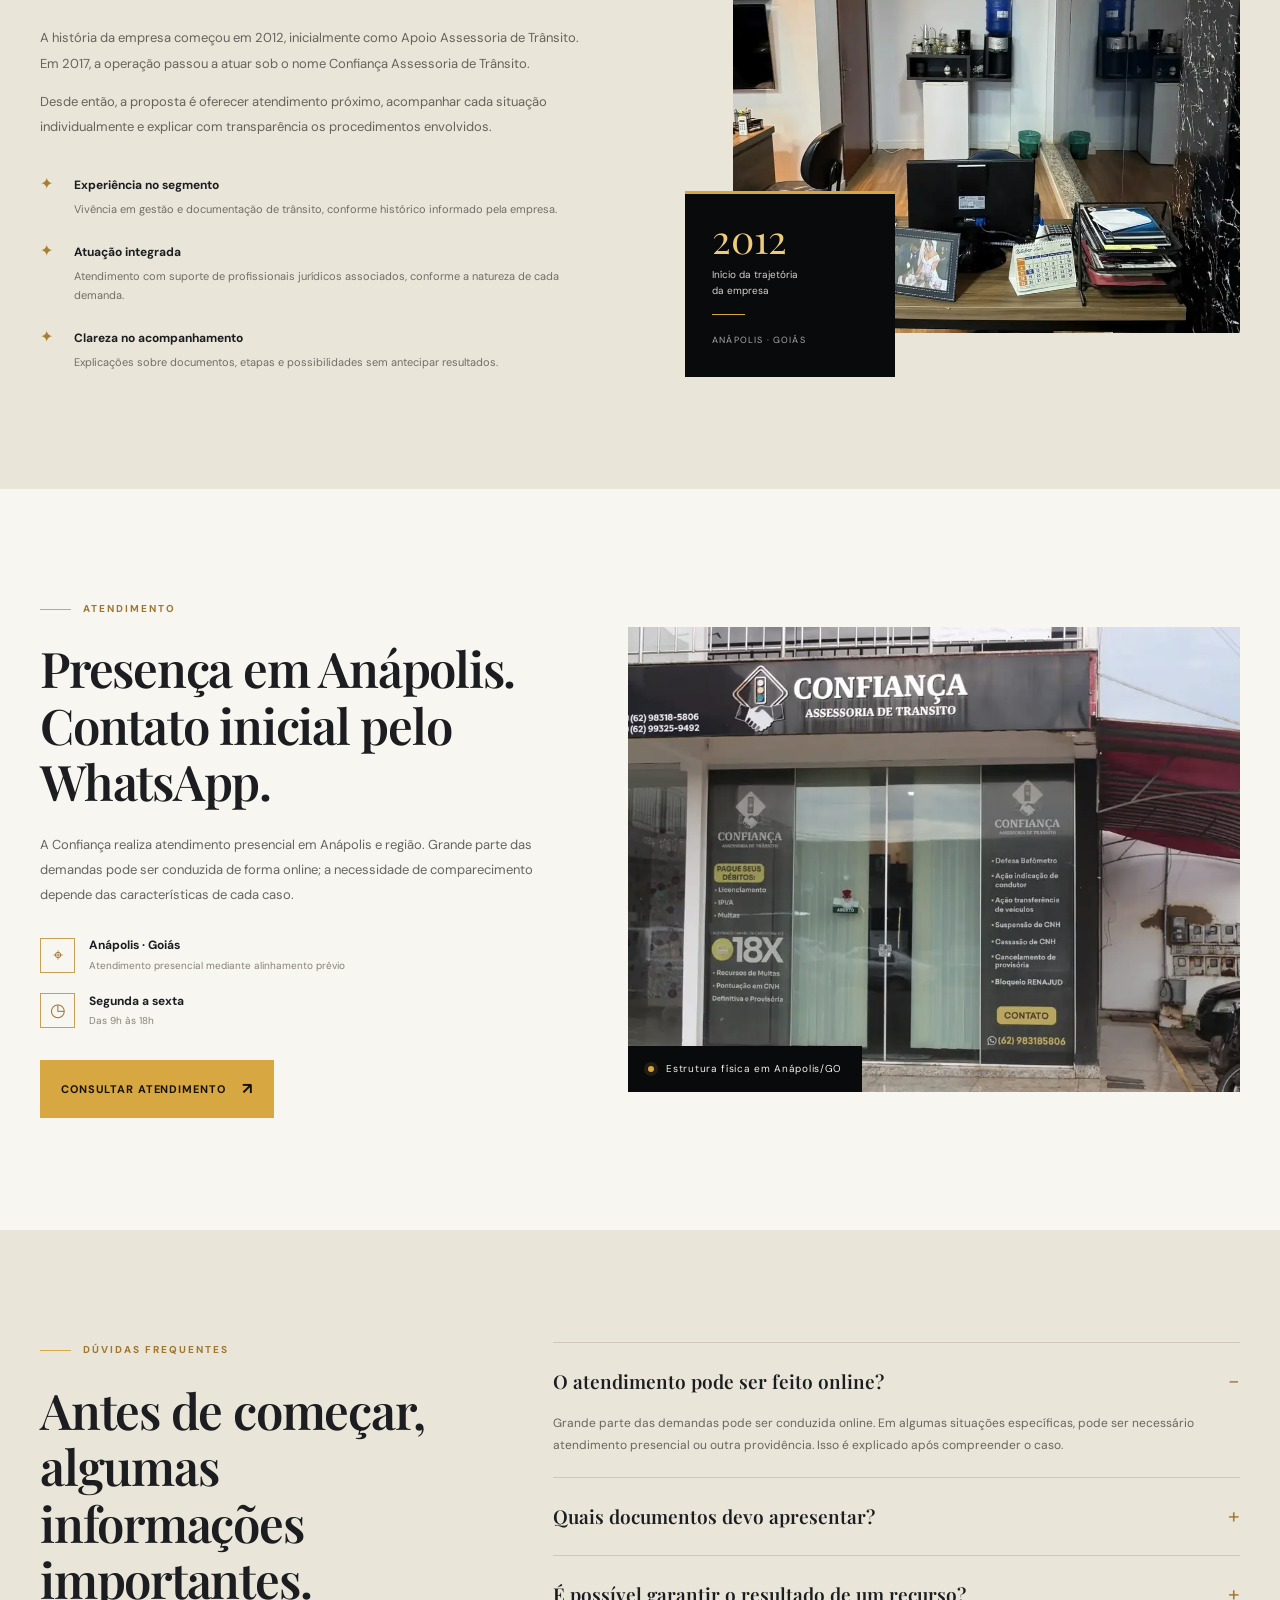
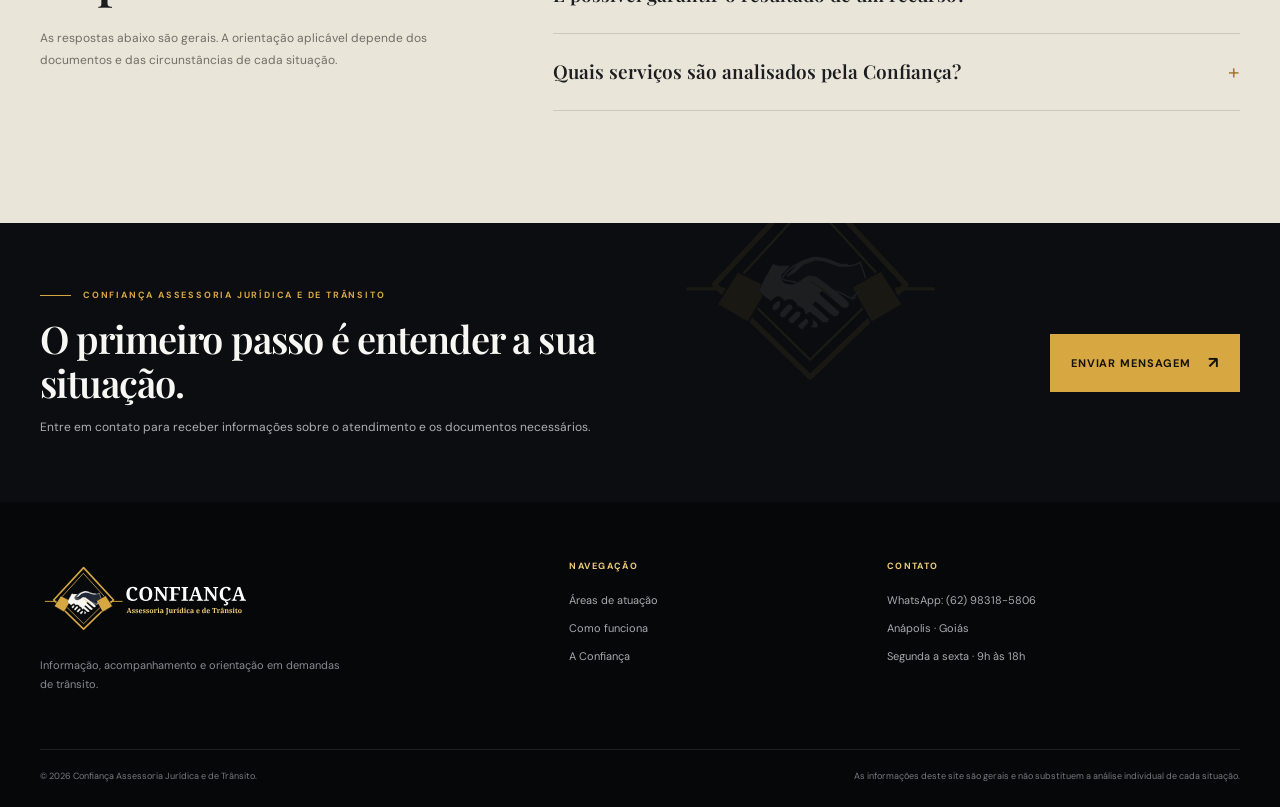
==== commit fab6fe80: "Refine Confiança logo and fix favicon" ====
--- a/clientes/confianca/index.html
+++ b/clientes/confianca/index.html
@@ -7,8 +7,9 @@
   <meta name="description" content="Confiança Assessoria Jurídica e de Trânsito em Anápolis (GO). Informações sobre suspensão e cassação da CNH, Lei Seca, bafômetro e recursos de multas.">
   <meta name="robots" content="index,follow">
   <title>Assessoria de Trânsito em Anápolis | Confiança</title>
-  <link rel="icon" type="image/svg+xml" href="assets/brand/favicon.svg">
-  <link rel="apple-touch-icon" href="assets/brand/favicon-180.png">
+  <link rel="icon" type="image/svg+xml" href="assets/brand/favicon.svg?v=3">
+  <link rel="icon" type="image/png" sizes="32x32" href="assets/brand/favicon-32.png?v=3">
+  <link rel="apple-touch-icon" sizes="180x180" href="assets/brand/favicon-180.png">
   <link rel="preconnect" href="https://fonts.googleapis.com">
   <link rel="preconnect" href="https://fonts.gstatic.com" crossorigin>
   <link href="https://fonts.googleapis.com/css2?family=DM+Sans:wght@400;500;600;700&family=Manrope:wght@400;500;600;700;800&family=Playfair+Display:wght@500;600;700&display=swap" rel="stylesheet">
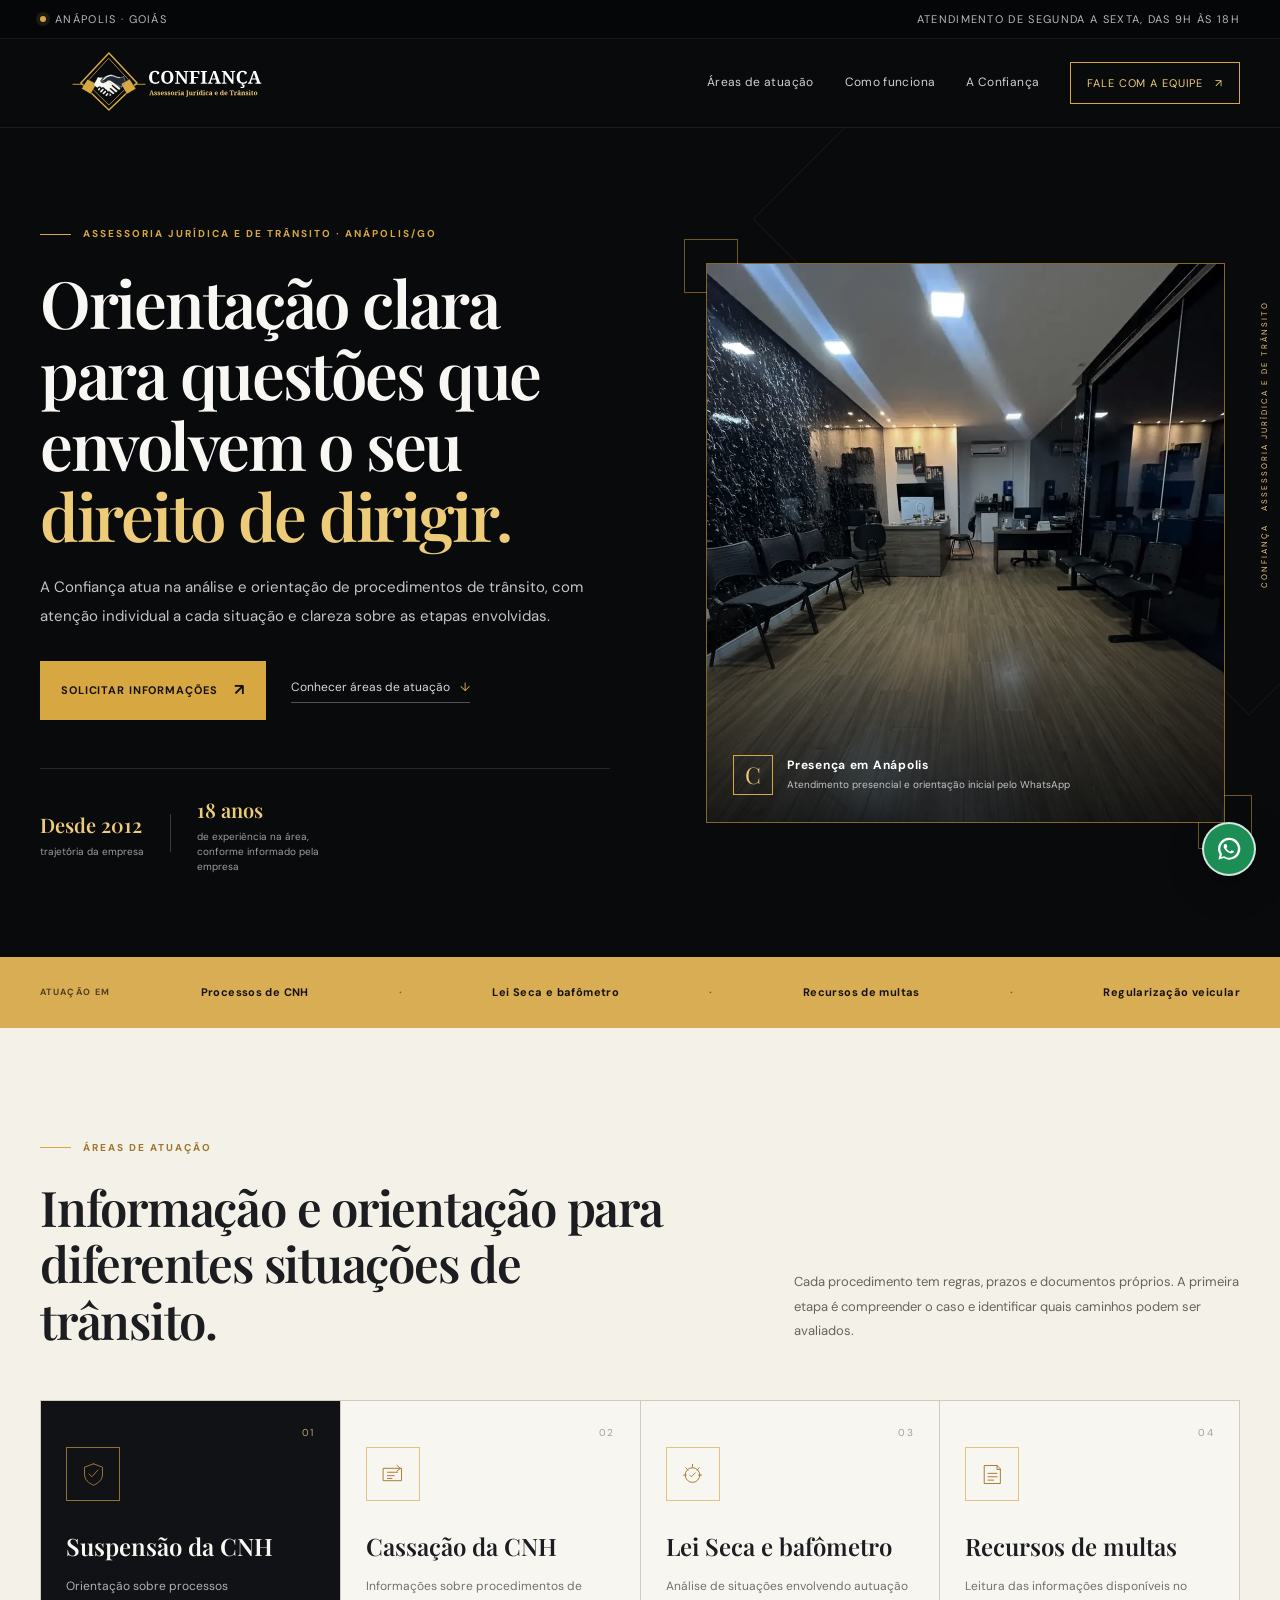
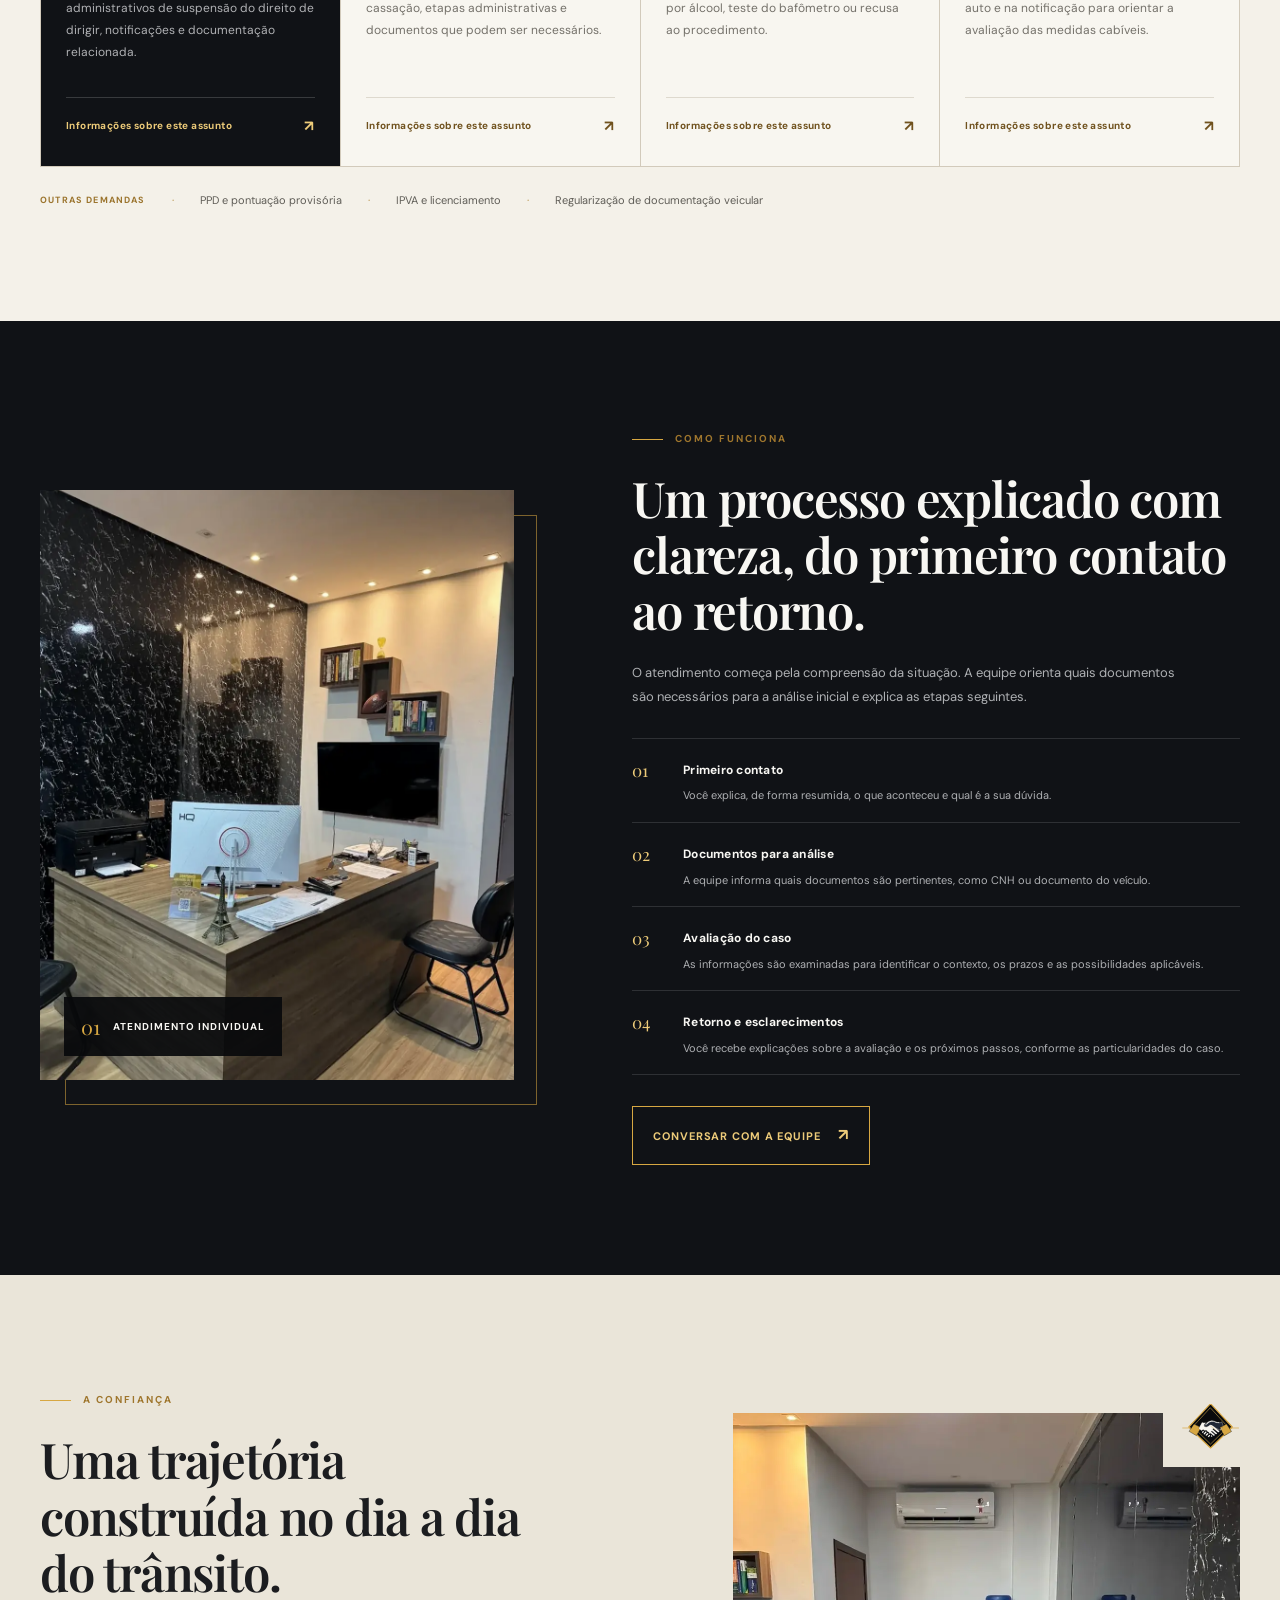
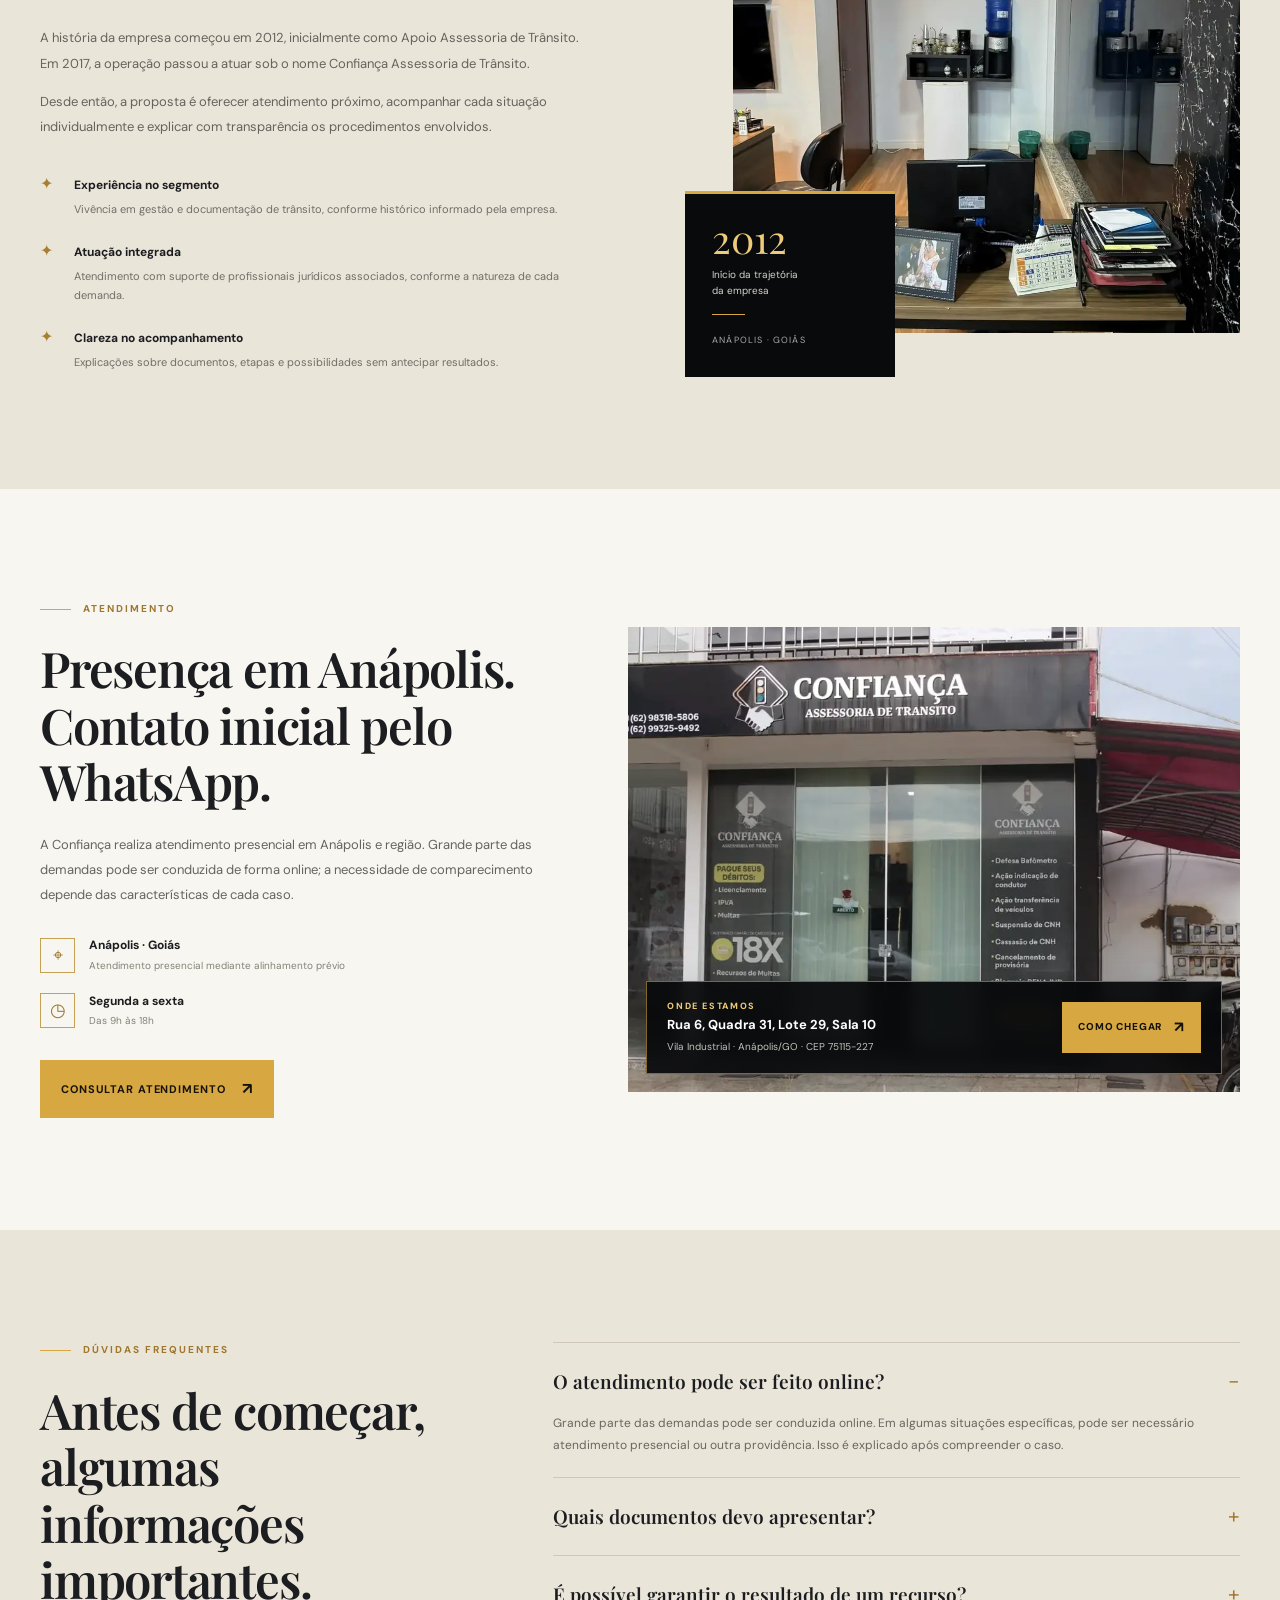
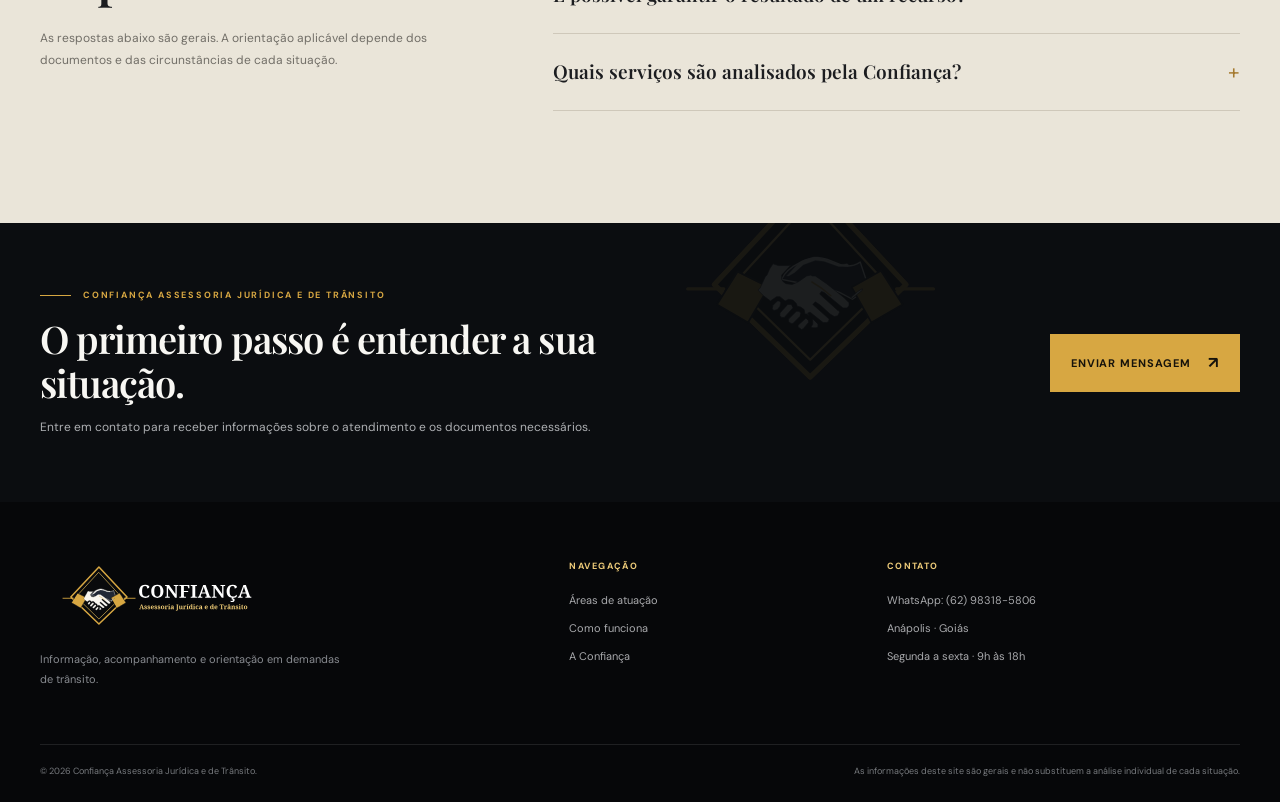
==== commit 48cc3aab: "Add responsive location card and subtle interaction effects" ====
--- a/clientes/confianca/index.html
+++ b/clientes/confianca/index.html
@@ -7,8 +7,8 @@
   <meta name="description" content="Confiança Assessoria Jurídica e de Trânsito em Anápolis (GO). Informações sobre suspensão e cassação da CNH, Lei Seca, bafômetro e recursos de multas.">
   <meta name="robots" content="index,follow">
   <title>Assessoria de Trânsito em Anápolis | Confiança</title>
-  <link rel="icon" type="image/svg+xml" href="assets/brand/favicon.svg?v=3">
-  <link rel="icon" type="image/png" sizes="32x32" href="assets/brand/favicon-32.png?v=3">
+  <link rel="icon" type="image/svg+xml" href="assets/brand/favicon.svg?v=4">
+  <link rel="icon" type="image/png" sizes="32x32" href="assets/brand/favicon-32.png?v=4">
   <link rel="apple-touch-icon" sizes="180x180" href="assets/brand/favicon-180.png">
   <link rel="preconnect" href="https://fonts.googleapis.com">
   <link rel="preconnect" href="https://fonts.gstatic.com" crossorigin>
@@ -28,7 +28,7 @@
   <header class="site-header">
     <div class="container nav-wrap">
       <a class="brand" href="#inicio" aria-label="Confiança — início">
-        <img src="assets/brand/logo-horizontal-dark.svg" alt="Confiança Assessoria Jurídica e de Trânsito">
+        <img src="assets/brand/logo-horizontal-dark.svg" alt="Confiança Assessoria Jurídica e de Trânsito" width="836" height="226">
       </a>
       <button class="menu-toggle" aria-label="Abrir menu" aria-expanded="false" aria-controls="nav-links">
         <span></span><span></span><span></span>
@@ -182,7 +182,16 @@
         </div>
         <div class="location-photo-wrap">
           <img src="assets/images/fachada-anapolis.webp" alt="Fachada do escritório da Confiança em Anápolis" loading="lazy">
-          <div class="location-photo-note"><span class="note-dot"></span> Estrutura física em Anápolis/GO</div>
+          <div class="location-card" aria-label="Endereço da Confiança">
+  <div class="location-card-copy">
+    <span class="location-card-kicker">ONDE ESTAMOS</span>
+    <strong>Rua 6, Quadra 31, Lote 29, Sala 10</strong>
+    <small>Vila Industrial · Anápolis/GO · CEP 75115-227</small>
+  </div>
+  <a class="location-map-button" href="https://maps.app.goo.gl/HD5fnLrthKuHj3jB6" target="_blank" rel="noopener noreferrer" aria-label="Abrir a localização da Confiança no Google Maps">
+    Como chegar <span aria-hidden="true">↗</span>
+  </a>
+</div>
         </div>
       </div>
     </section>
@@ -227,7 +236,7 @@
   <footer class="site-footer">
     <div class="container footer-main">
       <div class="footer-brand-block">
-        <img src="assets/brand/logo-horizontal-dark.svg" alt="Confiança Assessoria Jurídica e de Trânsito" class="footer-logo">
+        <img src="assets/brand/logo-horizontal-dark.svg" alt="Confiança Assessoria Jurídica e de Trânsito" class="footer-logo" width="836" height="226">
         <p>Informação, acompanhamento e orientação em demandas de trânsito.</p>
       </div>
       <div class="footer-column"><span class="footer-heading">Navegação</span><a href="#atuacao">Áreas de atuação</a><a href="#metodo">Como funciona</a><a href="#sobre">A Confiança</a></div>
--- a/clientes/confianca/styles.css
+++ b/clientes/confianca/styles.css
@@ -10,3 +10,77 @@
 @media(max-width:800px){.container{width:calc(100% - 40px)}.topline-inner{font-size:9px}.nav-wrap{height:76px}.brand{width:235px}.menu-toggle{display:block}.nav-links{display:none;position:absolute;top:76px;left:0;right:0;background:#090a0c;border-top:1px solid rgba(255,255,255,.09);padding:21px 24px 26px;flex-direction:column;align-items:stretch;gap:18px}.nav-links.open{display:flex}.nav-contact{text-align:center}.hero{padding:60px 0 54px}.hero-grid{grid-template-columns:1fr;gap:38px}.hero-copy{max-width:690px}.hero h1{font-size:clamp(43px,9vw,62px)}.hero-lead{font-size:14px}.hero-visual{max-width:650px;margin-inline:auto;width:100%}.hero-photo-frame{height:440px}.hero-side-note{right:-7px}.intro-strip-inner{justify-content:flex-start;flex-wrap:wrap;padding:17px 0;min-height:0;gap:8px 12px}.intro-label{width:100%}.section{padding:82px 0}.section-heading{grid-template-columns:1fr;gap:20px;margin-bottom:34px}.section-heading h2,.approach-copy h2,.about-copy h2,.location-copy h2,.faq-heading h2{font-size:39px}.service-grid{grid-template-columns:repeat(2,1fr)}.service-card{min-height:340px}.approach-grid,.about-grid,.location-grid{grid-template-columns:1fr;gap:48px}.approach-image{max-width:560px;width:100%;margin-inline:auto}.approach-image img{height:470px}.approach-copy{max-width:680px}.about-visual{max-width:570px;width:100%;margin-inline:auto}.about-photo{height:470px}.location-copy{max-width:650px}.location-photo-wrap{height:390px}.faq-grid{grid-template-columns:1fr;gap:28px}.closing-inner{align-items:flex-start;flex-direction:column;gap:26px}.closing-inner h2{font-size:36px}.footer-main{grid-template-columns:1fr 1fr;gap:36px}.footer-brand-block{grid-column:1/-1}.footer-bottom{flex-direction:column;gap:7px}}
 @media(max-width:520px){.container{width:calc(100% - 32px)}.topline-inner{height:auto;min-height:36px;flex-wrap:wrap;gap:2px 14px;padding:8px 0}.topline-inner span:last-child{font-size:8px}.brand{width:210px}.hero{padding:48px 0 44px}.hero .eyebrow{font-size:8px;letter-spacing:.15em}.hero h1{font-size:43px}.hero-lead{font-size:13px}.hero-actions{align-items:flex-start;flex-direction:column;gap:17px}.hero-proof{gap:18px;margin-top:34px}.hero-proof strong{font-size:18px}.hero-proof span{font-size:9px}.hero-visual{padding:8px 6px 17px}.hero-photo-frame{height:370px}.photo-caption{left:17px;right:13px;bottom:17px}.photo-caption small{font-size:9px}.hero-side-note{display:none}.intro-strip-inner{font-size:10px}.section{padding:67px 0}.section-heading h2,.approach-copy h2,.about-copy h2,.location-copy h2,.faq-heading h2{font-size:34px}.section-intro{font-size:12px}.service-grid{grid-template-columns:1fr}.service-card{min-height:0;padding:28px 23px}.service-icon{margin:10px 0 22px}.service-card h3{font-size:23px}.secondary-services{gap:12px;font-size:10px}.secondary-services>span:not(:first-child):before{margin-right:12px}.approach{padding:68px 0}.approach-image{padding:0 12px 15px 0}.approach-image img{height:390px}.approach-image:after{inset:15px 0 0 15px}.image-label{left:13px;bottom:32px}.about-visual{padding:17px 0 40px 25px}.about-photo{height:390px}.about-stat{width:165px;padding:18px 20px}.stat-number{font-size:33px}.about-symbol{right:-4px;width:74px;height:65px}.location-photo-wrap{height:330px}.faq-list summary{font-size:17px}.closing-cta{padding:53px 0}.closing-inner h2{font-size:33px}.footer-main{grid-template-columns:1fr;gap:27px}.footer-brand-block{grid-column:auto}.footer-logo{width:230px}.whatsapp-float{width:49px;height:49px;right:16px;bottom:16px}}
 @media(prefers-reduced-motion:reduce){html{scroll-behavior:auto}*,*:before,*:after{transition:none!important}}
+
+
+/* Brand lockup: shared approved wordmark in header and footer */
+.brand{width:300px;flex:0 0 auto}
+.brand img{display:block;width:100%;height:auto;max-height:76px;object-fit:contain;transform-origin:left center}
+.footer-logo{width:280px;max-height:76px;object-fit:contain;transform-origin:left center}
+.brand img,.footer-logo{transition:transform .32s ease,filter .32s ease}
+
+/* Storefront location card */
+.location-photo-wrap{overflow:hidden}
+.location-card{position:absolute;left:18px;right:18px;bottom:18px;z-index:3;display:flex;align-items:center;justify-content:space-between;gap:18px;padding:19px 20px;background:rgba(7,8,10,.93);border:1px solid rgba(215,167,66,.58);box-shadow:0 14px 38px rgba(0,0,0,.24);backdrop-filter:blur(9px);-webkit-backdrop-filter:blur(9px);color:#f8f7f3}
+.location-card-copy{display:flex;flex-direction:column;gap:4px;min-width:0}
+.location-card-kicker{font-size:9px;line-height:1.3;letter-spacing:.18em;font-weight:800;color:var(--gold-light)}
+.location-card-copy strong{font-size:13px;line-height:1.45;color:#fff;font-weight:700}
+.location-card-copy small{font-size:10px;line-height:1.5;color:#c3c1bb}
+.location-map-button{display:inline-flex;align-items:center;justify-content:center;gap:12px;flex:0 0 auto;padding:12px 15px;min-height:44px;background:var(--gold);color:#15120c;border:1px solid var(--gold);font-size:10px;font-weight:800;letter-spacing:.08em;text-transform:uppercase;transition:background .25s ease,transform .25s ease,box-shadow .25s ease}
+.location-map-button span{font-size:15px}
+
+/* Desktop pointer interactions */
+@media (hover:hover) and (pointer:fine){
+  .brand:hover img,.footer-brand-block:hover .footer-logo{transform:translateY(-1px) scale(1.025);filter:drop-shadow(0 5px 12px rgba(215,167,66,.18))}
+  .service-card{transition:background .28s ease,transform .32s cubic-bezier(.2,.7,.2,1),box-shadow .32s ease}
+  .service-card:hover{transform:translateY(-7px);box-shadow:0 18px 36px rgba(29,24,14,.12);z-index:2}
+  .featured-service:hover{box-shadow:0 18px 40px rgba(0,0,0,.24)}
+  .service-icon{transition:transform .3s ease,background .3s ease,box-shadow .3s ease}
+  .service-icon svg{transition:transform .3s ease}
+  .service-card:hover .service-icon{transform:translateY(-3px);background:rgba(215,167,66,.08);box-shadow:0 6px 18px rgba(215,167,66,.08)}
+  .service-card:hover .service-icon svg{transform:scale(1.06)}
+  .button:hover,.location-map-button:hover{transform:translateY(-2px);box-shadow:0 8px 20px rgba(215,167,66,.2)}
+  .text-link:hover{color:var(--gold-light);border-color:var(--gold)}
+  .hero-photo-frame img,.location-photo-wrap>img{transition:transform .75s cubic-bezier(.2,.7,.2,1),filter .75s ease}
+  .hero-photo-frame:hover img,.location-photo-wrap:hover>img{transform:scale(1.025);filter:saturate(.95) contrast(1.03)}
+}
+
+/* Touch feedback — no hover dependency */
+@media (hover:none) and (pointer:coarse){
+  .service-card:active{transform:scale(.992)}
+  .button:active,.location-map-button:active{transform:scale(.985)}
+  .nav-links a:active{color:var(--gold-light)}
+}
+
+/* Scroll reveal, with a visible fallback when motion is disabled */
+html.has-reveal [data-reveal]{opacity:0;transform:translate3d(0,22px,0);transition:opacity .68s ease,transform .68s cubic-bezier(.2,.7,.2,1)}
+html.has-reveal [data-reveal].is-visible{opacity:1;transform:translate3d(0,0,0)}
+html.has-reveal .service-card[data-reveal]:nth-of-type(2){transition-delay:.06s}
+html.has-reveal .service-card[data-reveal]:nth-of-type(3){transition-delay:.12s}
+html.has-reveal .service-card[data-reveal]:nth-of-type(4){transition-delay:.18s}
+.location-card{transition:opacity .35s ease,transform .35s ease}
+.location-photo-wrap:hover .location-card{transform:translateY(-2px)}
+:focus-visible{outline:2px solid var(--gold-light);outline-offset:4px}
+
+@media(max-width:800px){
+  .brand{width:242px}
+  .brand img{max-height:64px}
+  .footer-logo{width:250px;max-height:68px}
+  .location-card{left:12px;right:12px;bottom:12px;gap:12px;padding:15px}
+  .location-card-copy strong{font-size:12px}
+  .location-card-copy small{font-size:9px}
+  .location-map-button{padding:11px 12px;font-size:9px}
+}
+@media(max-width:520px){
+  .brand{width:205px}
+  .brand img{max-height:56px}
+  .footer-logo{width:230px;max-height:62px}
+  .location-photo-wrap{height:390px}
+  .location-card{left:10px;right:10px;bottom:10px;align-items:flex-start;flex-direction:column;gap:12px;padding:14px}
+  .location-card-copy strong{font-size:12px}
+  .location-map-button{width:100%;min-height:42px}
+  html.has-reveal [data-reveal]{transform:translate3d(0,16px,0);transition-duration:.55s}
+}
+@media(prefers-reduced-motion:reduce){
+  html.has-reveal [data-reveal]{opacity:1;transform:none;transition:none}
+  .brand img,.footer-logo,.service-card,.service-icon,.service-icon svg,.button,.location-map-button,.hero-photo-frame img,.location-photo-wrap>img{transition:none!important}
+}
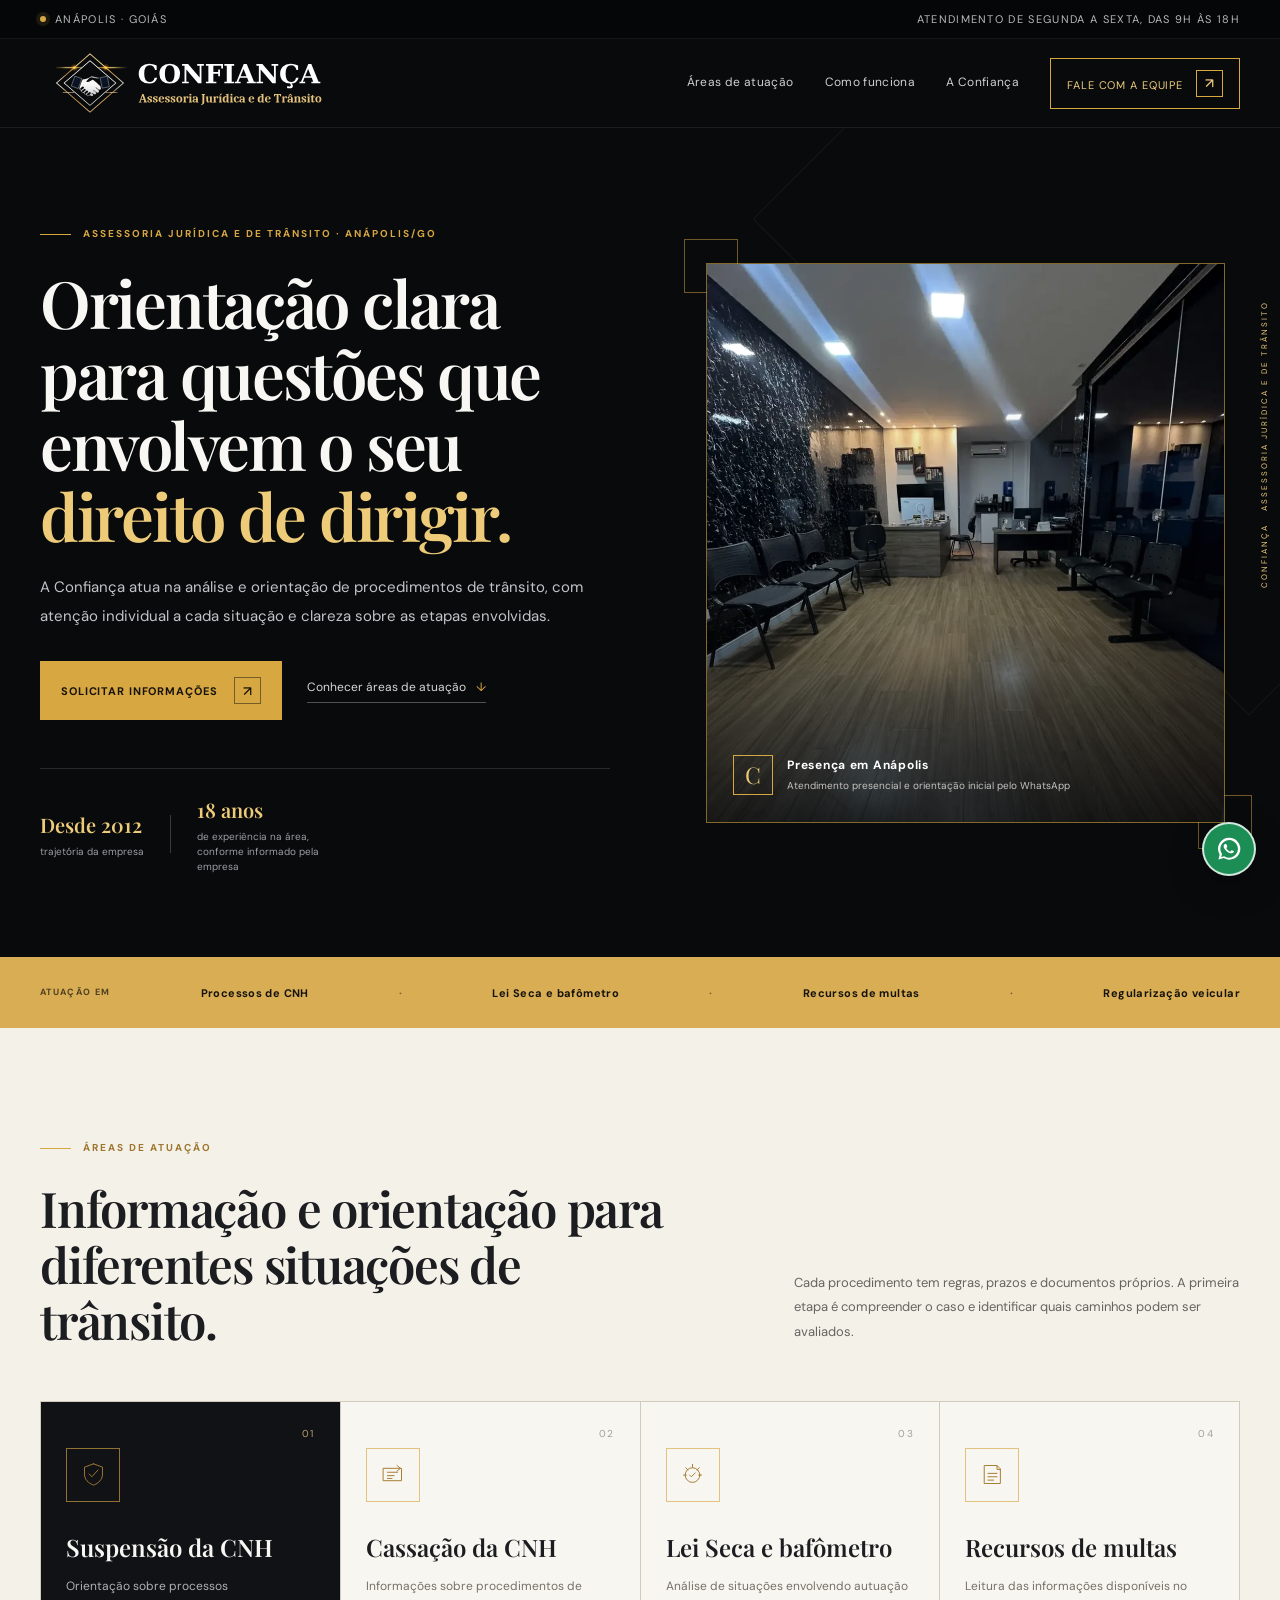
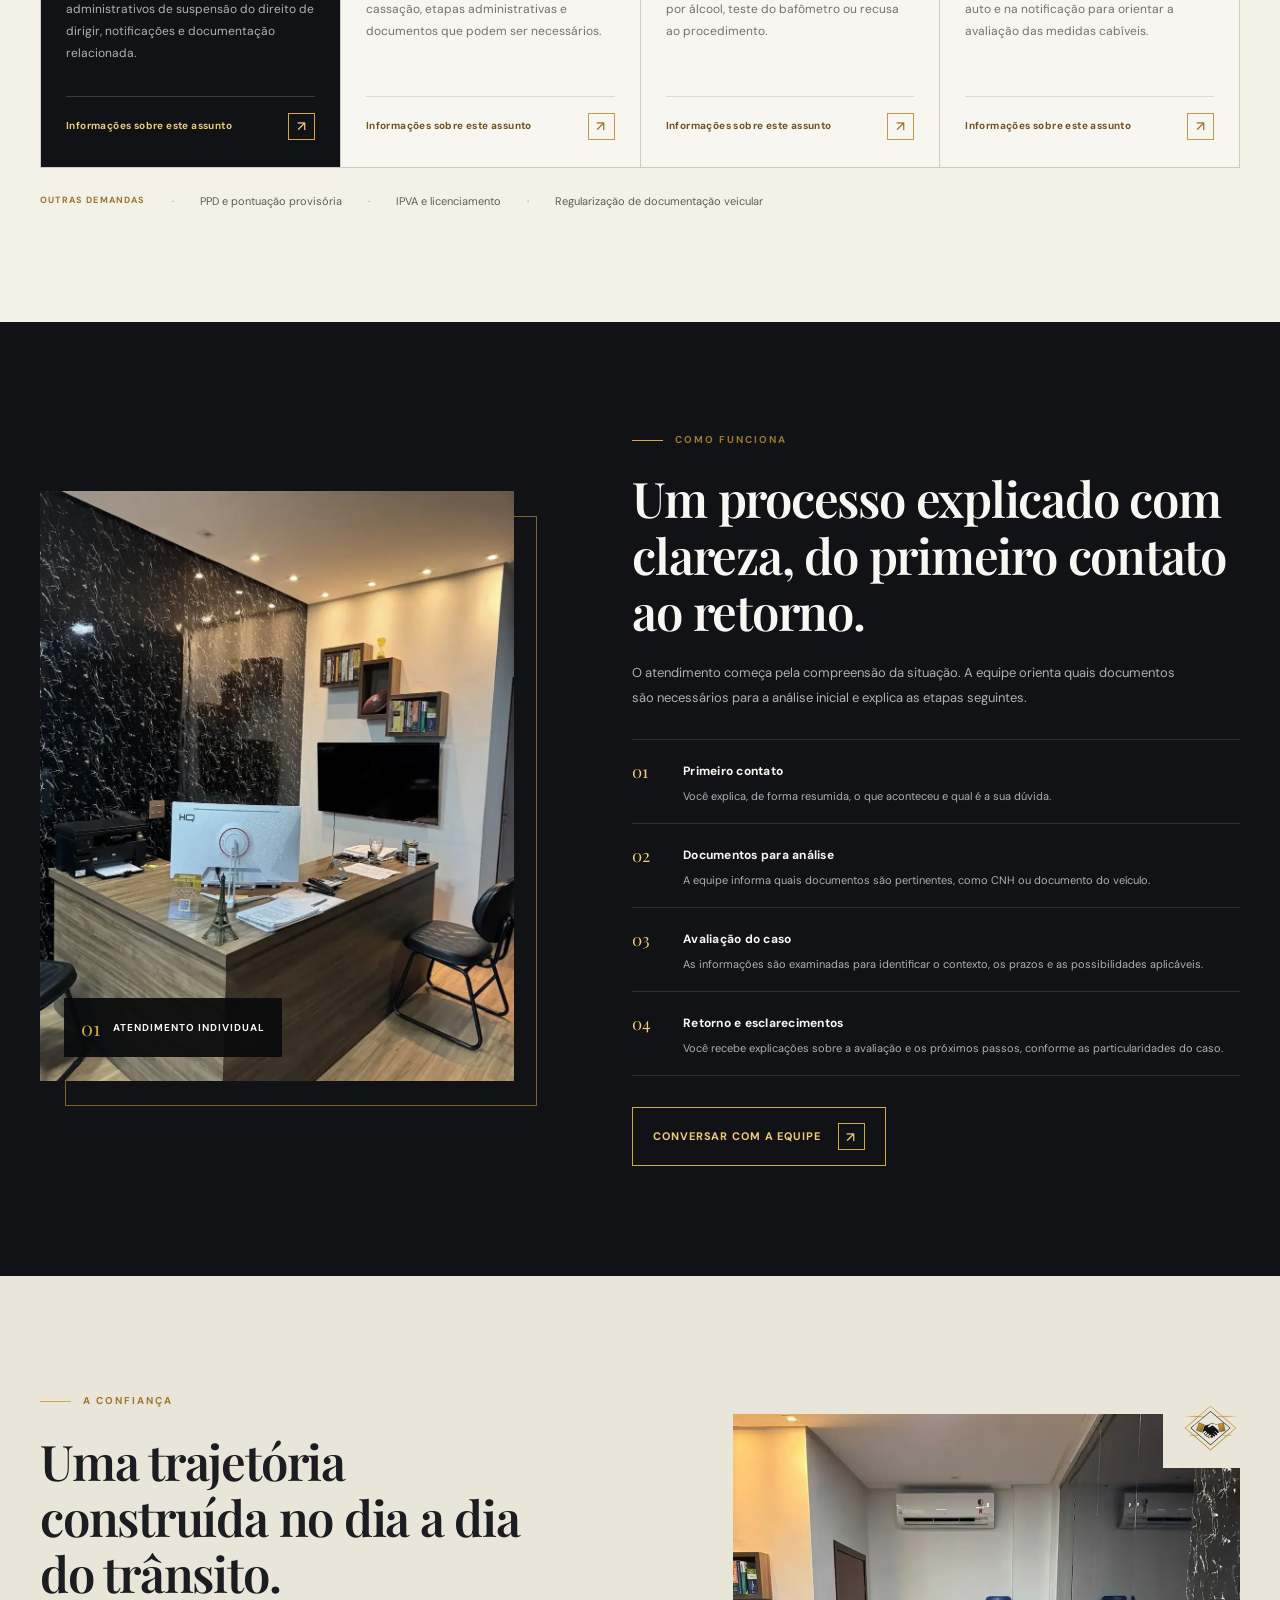
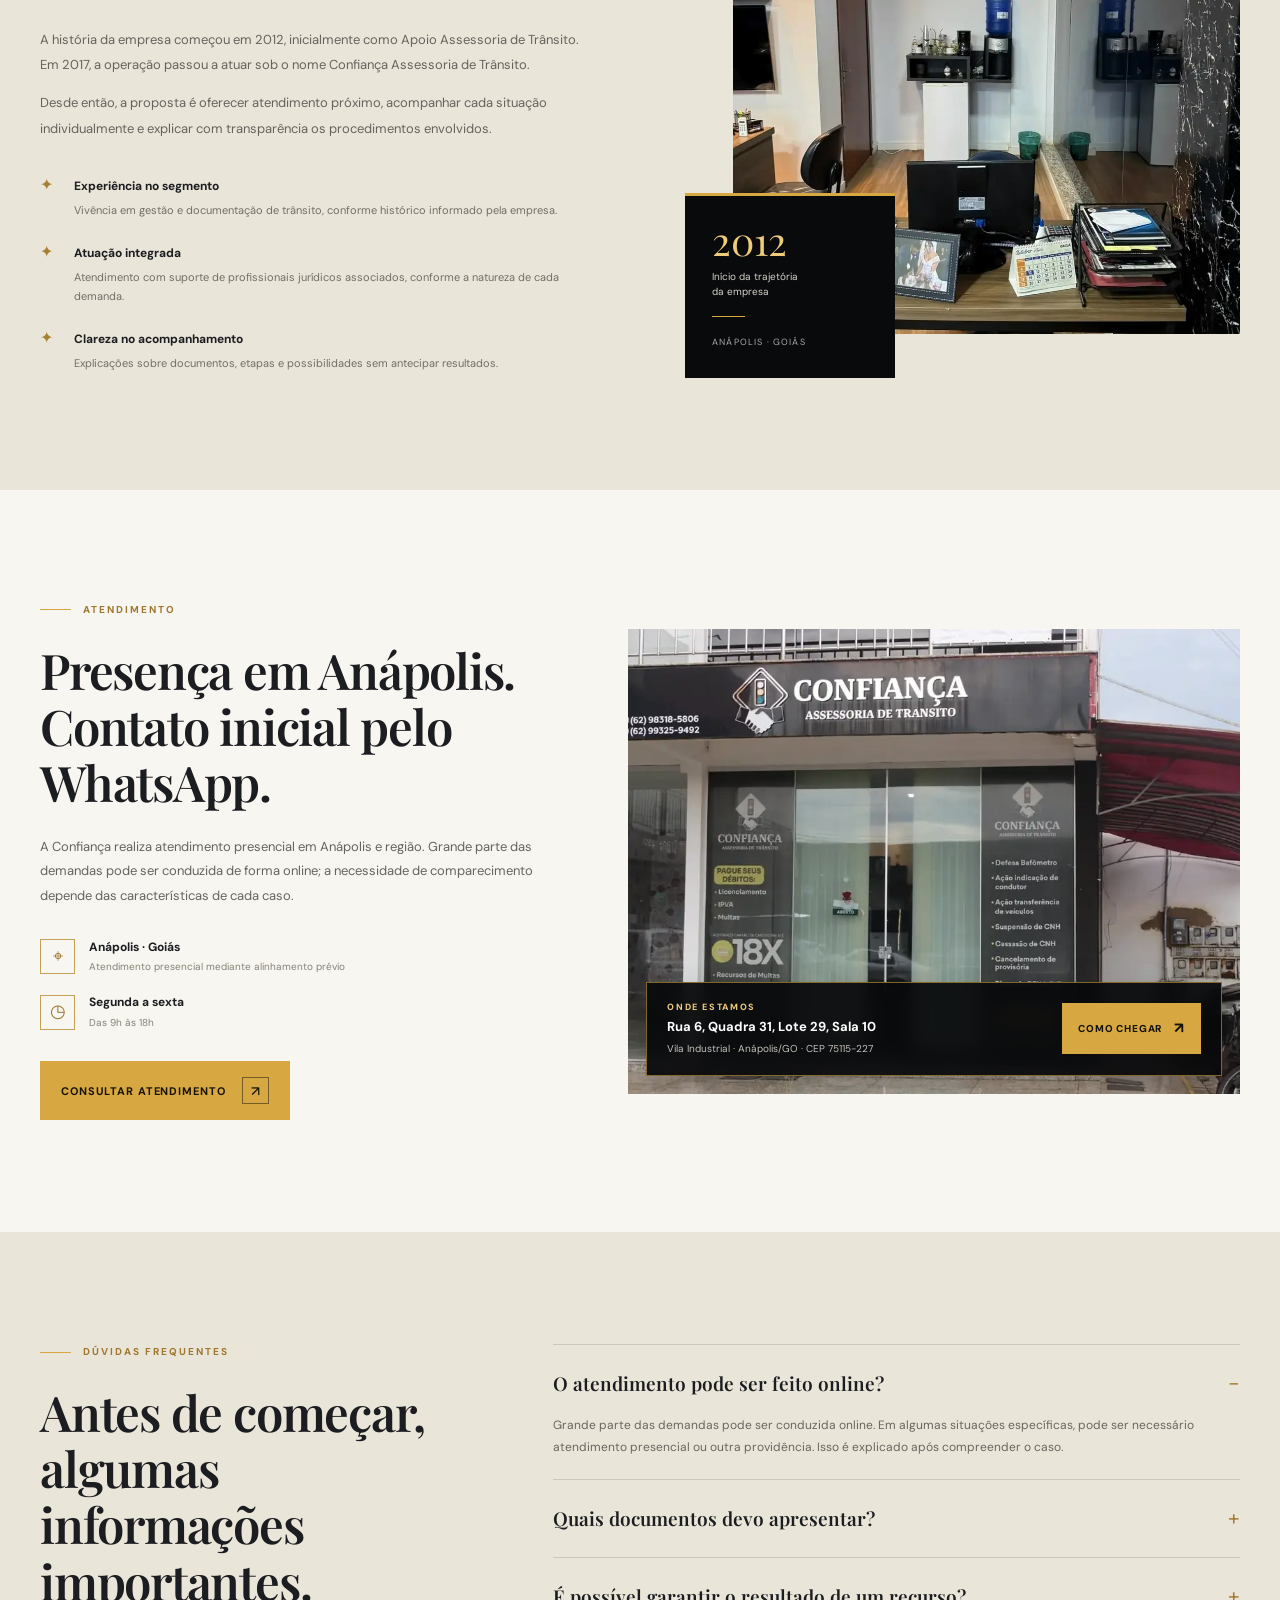
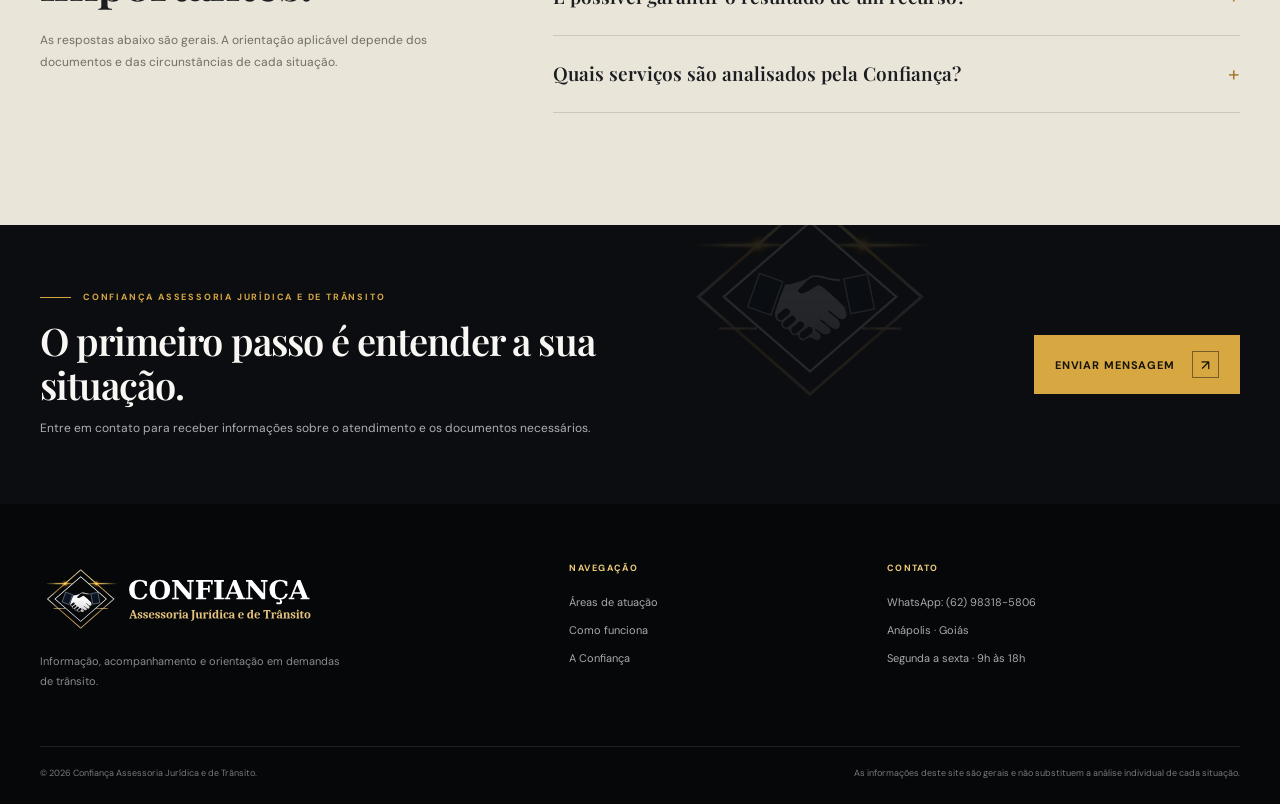
==== commit 79f9f56d: "Use approved Confiança brand assets and refine action arrows" ====
--- a/clientes/confianca/index.html
+++ b/clientes/confianca/index.html
@@ -7,9 +7,10 @@
   <meta name="description" content="Confiança Assessoria Jurídica e de Trânsito em Anápolis (GO). Informações sobre suspensão e cassação da CNH, Lei Seca, bafômetro e recursos de multas.">
   <meta name="robots" content="index,follow">
   <title>Assessoria de Trânsito em Anápolis | Confiança</title>
-  <link rel="icon" type="image/svg+xml" href="assets/brand/favicon.svg?v=4">
-  <link rel="icon" type="image/png" sizes="32x32" href="assets/brand/favicon-32.png?v=4">
-  <link rel="apple-touch-icon" sizes="180x180" href="assets/brand/favicon-180.png">
+  <link rel="icon" type="image/svg+xml" href="confianca-icone-32-reforcado.svg?v=6">
+  <link rel="icon" type="image/png" sizes="32x32" href="favicon-32x32.png?v=6">
+  <link rel="icon" type="image/png" sizes="512x512" href="favicon-512x512.png?v=6">
+  <link rel="apple-touch-icon" sizes="180x180" href="apple-touch-icon-180x180.png?v=6">
   <link rel="preconnect" href="https://fonts.googleapis.com">
   <link rel="preconnect" href="https://fonts.gstatic.com" crossorigin>
   <link href="https://fonts.googleapis.com/css2?family=DM+Sans:wght@400;500;600;700&family=Manrope:wght@400;500;600;700;800&family=Playfair+Display:wght@500;600;700&display=swap" rel="stylesheet">
@@ -28,7 +29,7 @@
   <header class="site-header">
     <div class="container nav-wrap">
       <a class="brand" href="#inicio" aria-label="Confiança — início">
-        <img src="assets/brand/logo-horizontal-dark.svg" alt="Confiança Assessoria Jurídica e de Trânsito" width="836" height="226">
+        <img src="confianca-logo-horizontal-fundo-escuro.svg?v=6" alt="Confiança Assessoria Jurídica e de Trânsito" width="836" height="226">
       </a>
       <button class="menu-toggle" aria-label="Abrir menu" aria-expanded="false" aria-controls="nav-links">
         <span></span><span></span><span></span>
@@ -37,7 +38,7 @@
         <a href="#atuacao">Áreas de atuação</a>
         <a href="#metodo">Como funciona</a>
         <a href="#sobre">A Confiança</a>
-        <a class="nav-contact" href="https://wa.me/5562983185806?text=Ol%C3%A1%2C%20gostaria%20de%20receber%20informa%C3%A7%C3%B5es%20sobre%20a%20Confian%C3%A7a." target="_blank" rel="noopener noreferrer">Fale com a equipe <span>↗</span></a>
+        <a class="nav-contact" href="https://wa.me/5562983185806?text=Ol%C3%A1%2C%20gostaria%20de%20receber%20informa%C3%A7%C3%B5es%20sobre%20a%20Confian%C3%A7a." target="_blank" rel="noopener noreferrer">Fale com a equipe <span class="arrow-frame" aria-hidden="true">↗</span></a>
       </nav>
     </div>
   </header>
@@ -50,7 +51,7 @@
           <h1>Orientação clara para questões que envolvem o seu <em>direito de dirigir.</em></h1>
           <p class="hero-lead">A Confiança atua na análise e orientação de procedimentos de trânsito, com atenção individual a cada situação e clareza sobre as etapas envolvidas.</p>
           <div class="hero-actions">
-            <a class="button button-gold" href="https://wa.me/5562983185806?text=Ol%C3%A1%2C%20gostaria%20de%20receber%20informa%C3%A7%C3%B5es%20sobre%20os%20servi%C3%A7os%20da%20Confian%C3%A7a." target="_blank" rel="noopener noreferrer">Solicitar informações <span>↗</span></a>
+            <a class="button button-gold" href="https://wa.me/5562983185806?text=Ol%C3%A1%2C%20gostaria%20de%20receber%20informa%C3%A7%C3%B5es%20sobre%20os%20servi%C3%A7os%20da%20Confian%C3%A7a." target="_blank" rel="noopener noreferrer">Solicitar informações <span class="arrow-frame" aria-hidden="true">↗</span></a>
             <a class="text-link" href="#atuacao">Conhecer áreas de atuação <span>↓</span></a>
           </div>
           <div class="hero-proof">
@@ -93,28 +94,28 @@
             <div class="service-icon"><svg viewBox="0 0 48 48" aria-hidden="true"><path d="M24 5 40 11v12c0 10-6.5 16-16 20C14.5 39 8 33 8 23V11l16-6Z"/><path d="m16 23 5 5 11-12"/></svg></div>
             <h3>Suspensão da CNH</h3>
             <p>Orientação sobre processos administrativos de suspensão do direito de dirigir, notificações e documentação relacionada.</p>
-            <a class="service-link" href="https://wa.me/5562983185806?text=Ol%C3%A1%2C%20gostaria%20de%20informa%C3%A7%C3%B5es%20sobre%20processo%20de%20suspens%C3%A3o%20da%20CNH." target="_blank" rel="noopener noreferrer">Informações sobre este assunto <span>↗</span></a>
+            <a class="service-link" href="https://wa.me/5562983185806?text=Ol%C3%A1%2C%20gostaria%20de%20informa%C3%A7%C3%B5es%20sobre%20processo%20de%20suspens%C3%A3o%20da%20CNH." target="_blank" rel="noopener noreferrer">Informações sobre este assunto <span class="arrow-frame" aria-hidden="true">↗</span></a>
           </article>
           <article class="service-card">
             <span class="service-number">02</span>
             <div class="service-icon"><svg viewBox="0 0 48 48" aria-hidden="true"><path d="M8 13h32v22H8z"/><path d="M15 20h18M15 26h12M15 31h8"/><path d="m32 8 6 5-6 5"/></svg></div>
             <h3>Cassação da CNH</h3>
             <p>Informações sobre procedimentos de cassação, etapas administrativas e documentos que podem ser necessários.</p>
-            <a class="service-link" href="https://wa.me/5562983185806?text=Ol%C3%A1%2C%20gostaria%20de%20informa%C3%A7%C3%B5es%20sobre%20processo%20de%20cassa%C3%A7%C3%A3o%20da%20CNH." target="_blank" rel="noopener noreferrer">Informações sobre este assunto <span>↗</span></a>
+            <a class="service-link" href="https://wa.me/5562983185806?text=Ol%C3%A1%2C%20gostaria%20de%20informa%C3%A7%C3%B5es%20sobre%20processo%20de%20cassa%C3%A7%C3%A3o%20da%20CNH." target="_blank" rel="noopener noreferrer">Informações sobre este assunto <span class="arrow-frame" aria-hidden="true">↗</span></a>
           </article>
           <article class="service-card">
             <span class="service-number">03</span>
             <div class="service-icon"><svg viewBox="0 0 48 48" aria-hidden="true"><path d="M24 6v5M12 12l4 4M36 12l-4 4M8 25h5M35 25h5"/><circle cx="24" cy="25" r="13"/><path d="m19 25 3 3 7-7"/></svg></div>
             <h3>Lei Seca e bafômetro</h3>
             <p>Análise de situações envolvendo autuação por álcool, teste do bafômetro ou recusa ao procedimento.</p>
-            <a class="service-link" href="https://wa.me/5562983185806?text=Ol%C3%A1%2C%20gostaria%20de%20informa%C3%A7%C3%B5es%20sobre%20autua%C3%A7%C3%A3o%20da%20Lei%20Seca%20ou%20recusa%20ao%20baf%C3%B4metro." target="_blank" rel="noopener noreferrer">Informações sobre este assunto <span>↗</span></a>
+            <a class="service-link" href="https://wa.me/5562983185806?text=Ol%C3%A1%2C%20gostaria%20de%20informa%C3%A7%C3%B5es%20sobre%20autua%C3%A7%C3%A3o%20da%20Lei%20Seca%20ou%20recusa%20ao%20baf%C3%B4metro." target="_blank" rel="noopener noreferrer">Informações sobre este assunto <span class="arrow-frame" aria-hidden="true">↗</span></a>
           </article>
           <article class="service-card">
             <span class="service-number">04</span>
             <div class="service-icon"><svg viewBox="0 0 48 48" aria-hidden="true"><path d="M10 8h22l6 6v26H10z"/><path d="M32 8v7h6M16 22h16M16 28h16M16 34h10"/></svg></div>
             <h3>Recursos de multas</h3>
             <p>Leitura das informações disponíveis no auto e na notificação para orientar a avaliação das medidas cabíveis.</p>
-            <a class="service-link" href="https://wa.me/5562983185806?text=Ol%C3%A1%2C%20gostaria%20de%20informa%C3%A7%C3%B5es%20sobre%20recurso%20de%20multa%20de%20tr%C3%A2nsito." target="_blank" rel="noopener noreferrer">Informações sobre este assunto <span>↗</span></a>
+            <a class="service-link" href="https://wa.me/5562983185806?text=Ol%C3%A1%2C%20gostaria%20de%20informa%C3%A7%C3%B5es%20sobre%20recurso%20de%20multa%20de%20tr%C3%A2nsito." target="_blank" rel="noopener noreferrer">Informações sobre este assunto <span class="arrow-frame" aria-hidden="true">↗</span></a>
           </article>
         </div>
         <div class="secondary-services">
@@ -142,7 +143,7 @@
             <li><span>03</span><div><strong>Avaliação do caso</strong><p>As informações são examinadas para identificar o contexto, os prazos e as possibilidades aplicáveis.</p></div></li>
             <li><span>04</span><div><strong>Retorno e esclarecimentos</strong><p>Você recebe explicações sobre a avaliação e os próximos passos, conforme as particularidades do caso.</p></div></li>
           </ol>
-          <a class="button button-outline" href="https://wa.me/5562983185806?text=Ol%C3%A1%2C%20gostaria%20de%20entender%20como%20funciona%20o%20atendimento%20da%20Confian%C3%A7a." target="_blank" rel="noopener noreferrer">Conversar com a equipe <span>↗</span></a>
+          <a class="button button-outline" href="https://wa.me/5562983185806?text=Ol%C3%A1%2C%20gostaria%20de%20entender%20como%20funciona%20o%20atendimento%20da%20Confian%C3%A7a." target="_blank" rel="noopener noreferrer">Conversar com a equipe <span class="arrow-frame" aria-hidden="true">↗</span></a>
         </div>
       </div>
     </section>
@@ -163,7 +164,7 @@
         <div class="about-visual">
           <div class="about-photo"><img src="assets/images/recepcao.webp" alt="Ambiente interno do escritório da Confiança" loading="lazy"></div>
           <div class="about-stat"><span class="stat-number">2012</span><span class="stat-caption">Início da trajetória<br>da empresa</span><span class="stat-line"></span><span class="stat-note">Anápolis · Goiás</span></div>
-          <div class="about-symbol"><img src="assets/brand/symbol-dark.svg" alt="Símbolo dourado da Confiança" loading="lazy"></div>
+          <div class="about-symbol"><img src="confianca-simbolo-fundo-claro.svg?v=6" alt="Símbolo dourado da Confiança" loading="lazy"></div>
         </div>
       </div>
     </section>
@@ -178,7 +179,7 @@
             <div><span class="detail-icon">⌖</span><div><strong>Anápolis · Goiás</strong><small>Atendimento presencial mediante alinhamento prévio</small></div></div>
             <div><span class="detail-icon">◷</span><div><strong>Segunda a sexta</strong><small>Das 9h às 18h</small></div></div>
           </div>
-          <a class="button button-gold" href="https://wa.me/5562983185806?text=Ol%C3%A1%2C%20gostaria%20de%20informa%C3%A7%C3%B5es%20sobre%20o%20atendimento%20presencial%20em%20An%C3%A1polis." target="_blank" rel="noopener noreferrer">Consultar atendimento <span>↗</span></a>
+          <a class="button button-gold" href="https://wa.me/5562983185806?text=Ol%C3%A1%2C%20gostaria%20de%20informa%C3%A7%C3%B5es%20sobre%20o%20atendimento%20presencial%20em%20An%C3%A1polis." target="_blank" rel="noopener noreferrer">Consultar atendimento <span class="arrow-frame" aria-hidden="true">↗</span></a>
         </div>
         <div class="location-photo-wrap">
           <img src="assets/images/fachada-anapolis.webp" alt="Fachada do escritório da Confiança em Anápolis" loading="lazy">
@@ -227,8 +228,8 @@
     <section class="closing-cta">
       <div class="container closing-inner">
         <div><p class="eyebrow"><span class="eyebrow-line"></span> Confiança Assessoria Jurídica e de Trânsito</p><h2>O primeiro passo é entender a sua situação.</h2><p>Entre em contato para receber informações sobre o atendimento e os documentos necessários.</p></div>
-        <a class="button button-gold" href="https://wa.me/5562983185806?text=Ol%C3%A1%2C%20gostaria%20de%20receber%20informa%C3%A7%C3%B5es%20sobre%20a%20Confian%C3%A7a." target="_blank" rel="noopener noreferrer">Enviar mensagem <span>↗</span></a>
-        <img class="closing-watermark" src="assets/brand/symbol-dark.svg" alt="" aria-hidden="true">
+        <a class="button button-gold" href="https://wa.me/5562983185806?text=Ol%C3%A1%2C%20gostaria%20de%20receber%20informa%C3%A7%C3%B5es%20sobre%20a%20Confian%C3%A7a." target="_blank" rel="noopener noreferrer">Enviar mensagem <span class="arrow-frame" aria-hidden="true">↗</span></a>
+        <img class="closing-watermark" src="confianca-simbolo-fundo-escuro.svg?v=6" alt="" aria-hidden="true">
       </div>
     </section>
   </main>
@@ -236,7 +237,7 @@
   <footer class="site-footer">
     <div class="container footer-main">
       <div class="footer-brand-block">
-        <img src="assets/brand/logo-horizontal-dark.svg" alt="Confiança Assessoria Jurídica e de Trânsito" class="footer-logo" width="836" height="226">
+        <img src="confianca-logo-horizontal-fundo-escuro.svg?v=6" alt="Confiança Assessoria Jurídica e de Trânsito" class="footer-logo" width="836" height="226">
         <p>Informação, acompanhamento e orientação em demandas de trânsito.</p>
       </div>
       <div class="footer-column"><span class="footer-heading">Navegação</span><a href="#atuacao">Áreas de atuação</a><a href="#metodo">Como funciona</a><a href="#sobre">A Confiança</a></div>
--- a/clientes/confianca/styles.css
+++ b/clientes/confianca/styles.css
@@ -44,11 +44,47 @@
   .hero-photo-frame:hover img,.location-photo-wrap:hover>img{transform:scale(1.025);filter:saturate(.95) contrast(1.03)}
 }
 
-/* Touch feedback — no hover dependency */
+/* Touch feedback — mirrors the desktop hover response while a finger is pressed */
 @media (hover:none) and (pointer:coarse){
-  .service-card:active{transform:scale(.992)}
-  .button:active,.location-map-button:active{transform:scale(.985)}
-  .nav-links a:active{color:var(--gold-light)}
+  .brand,.footer-brand-block,.hero-photo-frame,.location-photo-wrap,
+  .service-card,.button,.location-map-button,.nav-links a{ -webkit-tap-highlight-color:transparent; }
+
+  .hero-photo-frame img,.location-photo-wrap>img{
+    transition:transform .42s cubic-bezier(.2,.7,.2,1),filter .42s ease;
+  }
+  .service-card{
+    transition:background .24s ease,transform .28s cubic-bezier(.2,.7,.2,1),box-shadow .28s ease;
+  }
+  .service-icon,.service-icon svg{
+    transition:transform .28s ease,background .28s ease,box-shadow .28s ease;
+  }
+
+  .brand.is-touch-active img,
+  .footer-brand-block.is-touch-active .footer-logo{
+    transform:translateY(-1px) scale(1.035);
+    filter:drop-shadow(0 5px 12px rgba(215,167,66,.22));
+  }
+  .hero-photo-frame.is-touch-active img,
+  .location-photo-wrap.is-touch-active>img{
+    transform:scale(1.035);
+    filter:saturate(.98) contrast(1.03);
+  }
+  .service-card.is-touch-active{
+    transform:translateY(-3px) scale(.992);
+    box-shadow:0 12px 28px rgba(29,24,14,.13);
+  }
+  .service-card.is-touch-active .service-icon{
+    transform:translateY(-2px);
+    background:rgba(215,167,66,.09);
+    box-shadow:0 6px 18px rgba(215,167,66,.1);
+  }
+  .service-card.is-touch-active .service-icon svg{transform:scale(1.06)}
+  .button.is-touch-active,.location-map-button.is-touch-active{
+    transform:scale(.975);
+    filter:brightness(1.08);
+    box-shadow:0 7px 18px rgba(215,167,66,.2);
+  }
+  .nav-links a.is-touch-active{color:var(--gold-light)}
 }
 
 /* Scroll reveal, with a visible fallback when motion is disabled */
@@ -84,3 +120,87 @@
   html.has-reveal [data-reveal]{opacity:1;transform:none;transition:none}
   .brand img,.footer-logo,.service-card,.service-icon,.service-icon svg,.button,.location-map-button,.hero-photo-frame img,.location-photo-wrap>img{transition:none!important}
 }
+
+
+/* Consistent navigation arrow: square frame, gold outline, gold fill on interaction */
+.arrow-frame{
+  box-sizing:border-box;
+  width:27px;
+  height:27px;
+  flex:0 0 27px;
+  display:inline-grid;
+  place-items:center;
+  padding:0;
+  margin:0;
+  border:1px solid var(--gold);
+  background:transparent;
+  color:var(--gold);
+  font-family:var(--sans);
+  font-size:14px!important;
+  font-weight:500;
+  line-height:1;
+  transition:background .22s ease,color .22s ease,border-color .22s ease,transform .22s ease;
+}
+.nav-contact .arrow-frame{margin-left:9px;color:var(--gold-light);border-color:var(--gold)}
+.service-link .arrow-frame{color:#9b742d;border-color:#c39a4c}
+.featured-service .service-link .arrow-frame{color:var(--gold-light);border-color:var(--gold)}
+.button-gold .arrow-frame{color:#17130b;border-color:rgba(23,19,11,.5)}
+.button-outline .arrow-frame{color:var(--gold-light);border-color:var(--gold)}
+.location-map-button .arrow-frame{color:#15120c;border-color:rgba(21,18,12,.48)}
+.nav-contact,.service-link,.button,.location-map-button,.text-link{
+  transition:color .22s ease,background .22s ease,border-color .22s ease,transform .22s ease,box-shadow .22s ease;
+}
+@media (hover:hover) and (pointer:fine){
+  .service-card,.service-card:hover,.featured-service:hover{
+    transform:none!important;
+    box-shadow:none!important;
+  }
+  .nav-contact:hover .arrow-frame,
+  .service-link:hover .arrow-frame,
+  .button-outline:hover .arrow-frame{
+    background:var(--gold);
+    color:#17130b;
+    border-color:var(--gold);
+    transform:translate(2px,-1px);
+  }
+  .button-gold:hover .arrow-frame,
+  .location-map-button:hover .arrow-frame{
+    background:#17130b;
+    color:var(--gold-light);
+    border-color:#17130b;
+    transform:translate(2px,-1px);
+  }
+  .nav-contact:hover{box-shadow:0 6px 18px rgba(215,167,66,.12)}
+  .button:hover,.location-map-button:hover{box-shadow:0 8px 20px rgba(215,167,66,.18)}
+  .service-link:hover .arrow-frame{transform:translate(2px,-1px)}
+}
+@media (hover:none) and (pointer:coarse){
+  .service-card,.service-card.is-touch-active,.featured-service.is-touch-active{
+    transform:none!important;
+    box-shadow:none!important;
+  }
+  .nav-contact.is-touch-active,
+  .service-link.is-touch-active,
+  .button.is-touch-active,
+  .location-map-button.is-touch-active,
+  .text-link.is-touch-active{
+    transform:scale(.985);
+  }
+  .nav-contact.is-touch-active .arrow-frame,
+  .service-link.is-touch-active .arrow-frame,
+  .button-outline.is-touch-active .arrow-frame{
+    background:var(--gold);
+    color:#17130b;
+    border-color:var(--gold);
+  }
+  .button-gold.is-touch-active .arrow-frame,
+  .location-map-button.is-touch-active .arrow-frame{
+    background:#17130b;
+    color:var(--gold-light);
+    border-color:#17130b;
+  }
+}
+.closing-watermark{opacity:.11}
+@media(prefers-reduced-motion:reduce){
+  .arrow-frame,.nav-contact,.service-link,.button,.location-map-button,.text-link{transition:none!important}
+}
